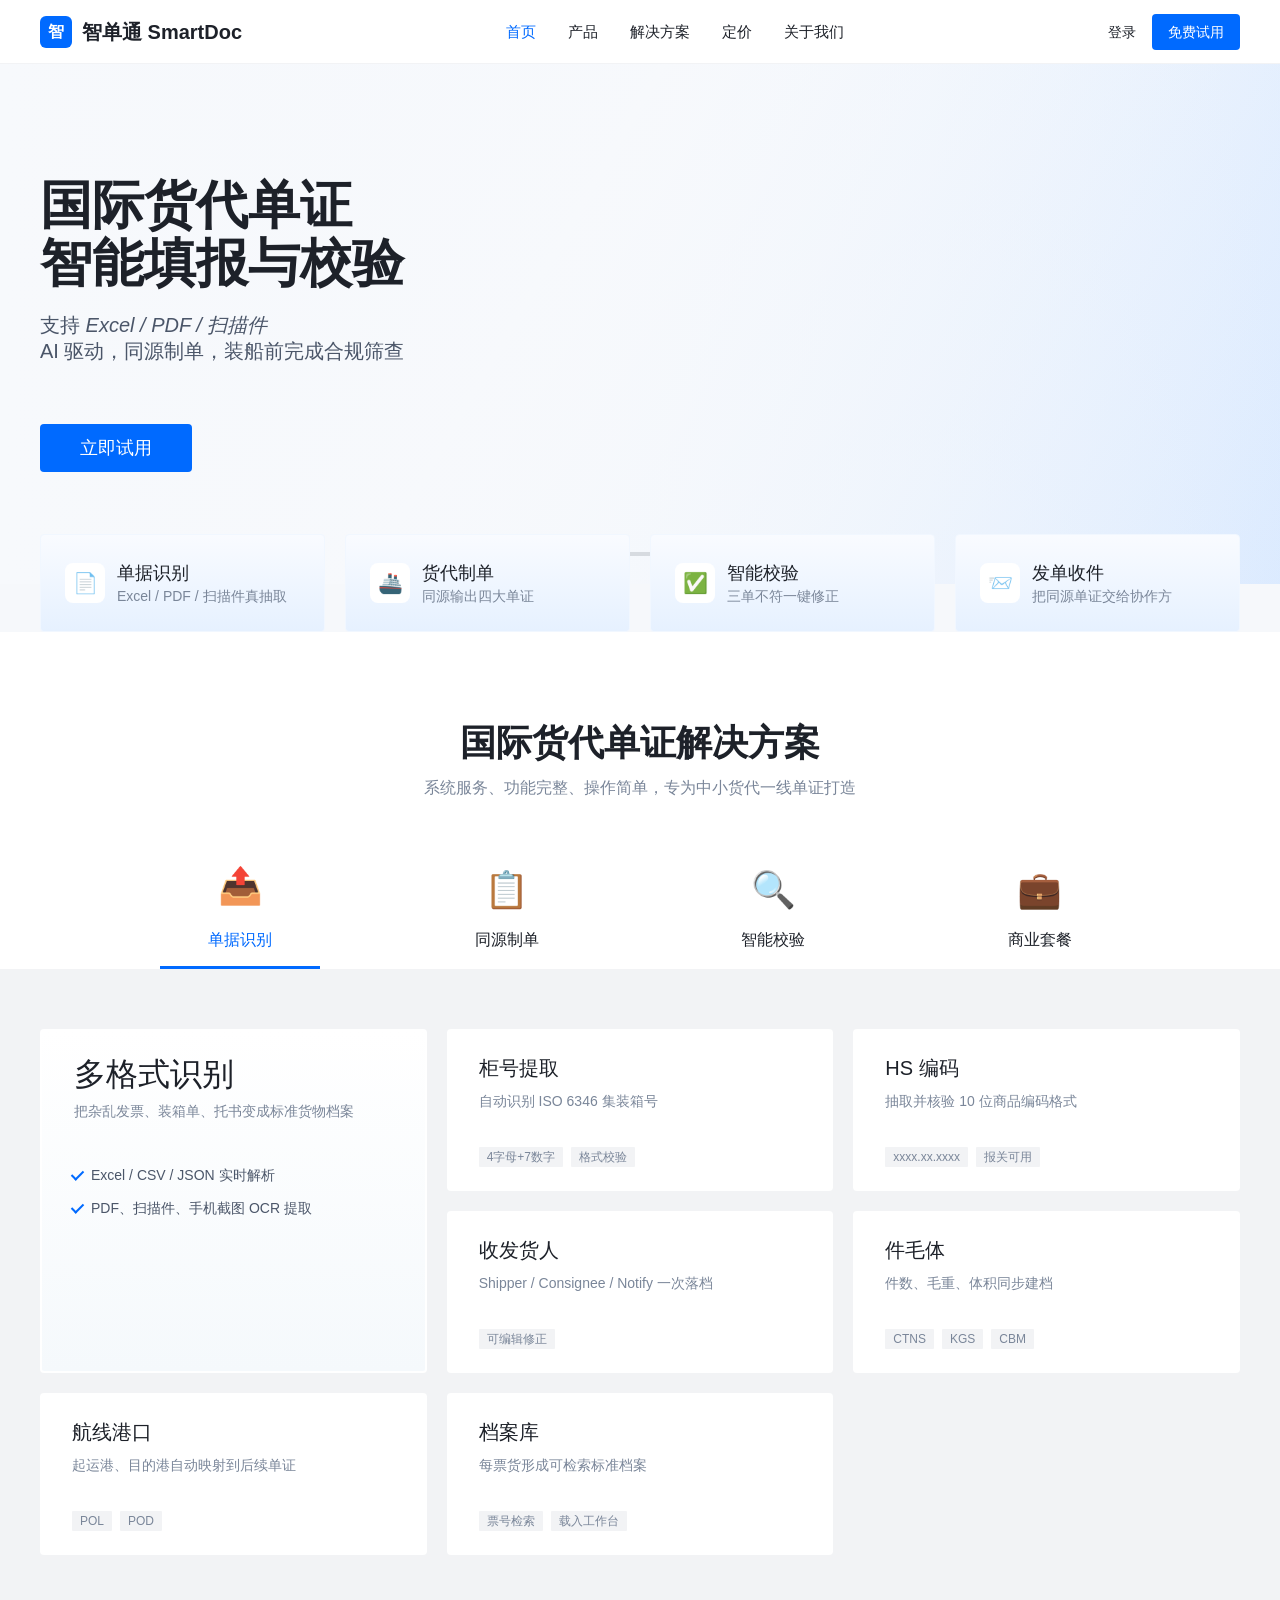
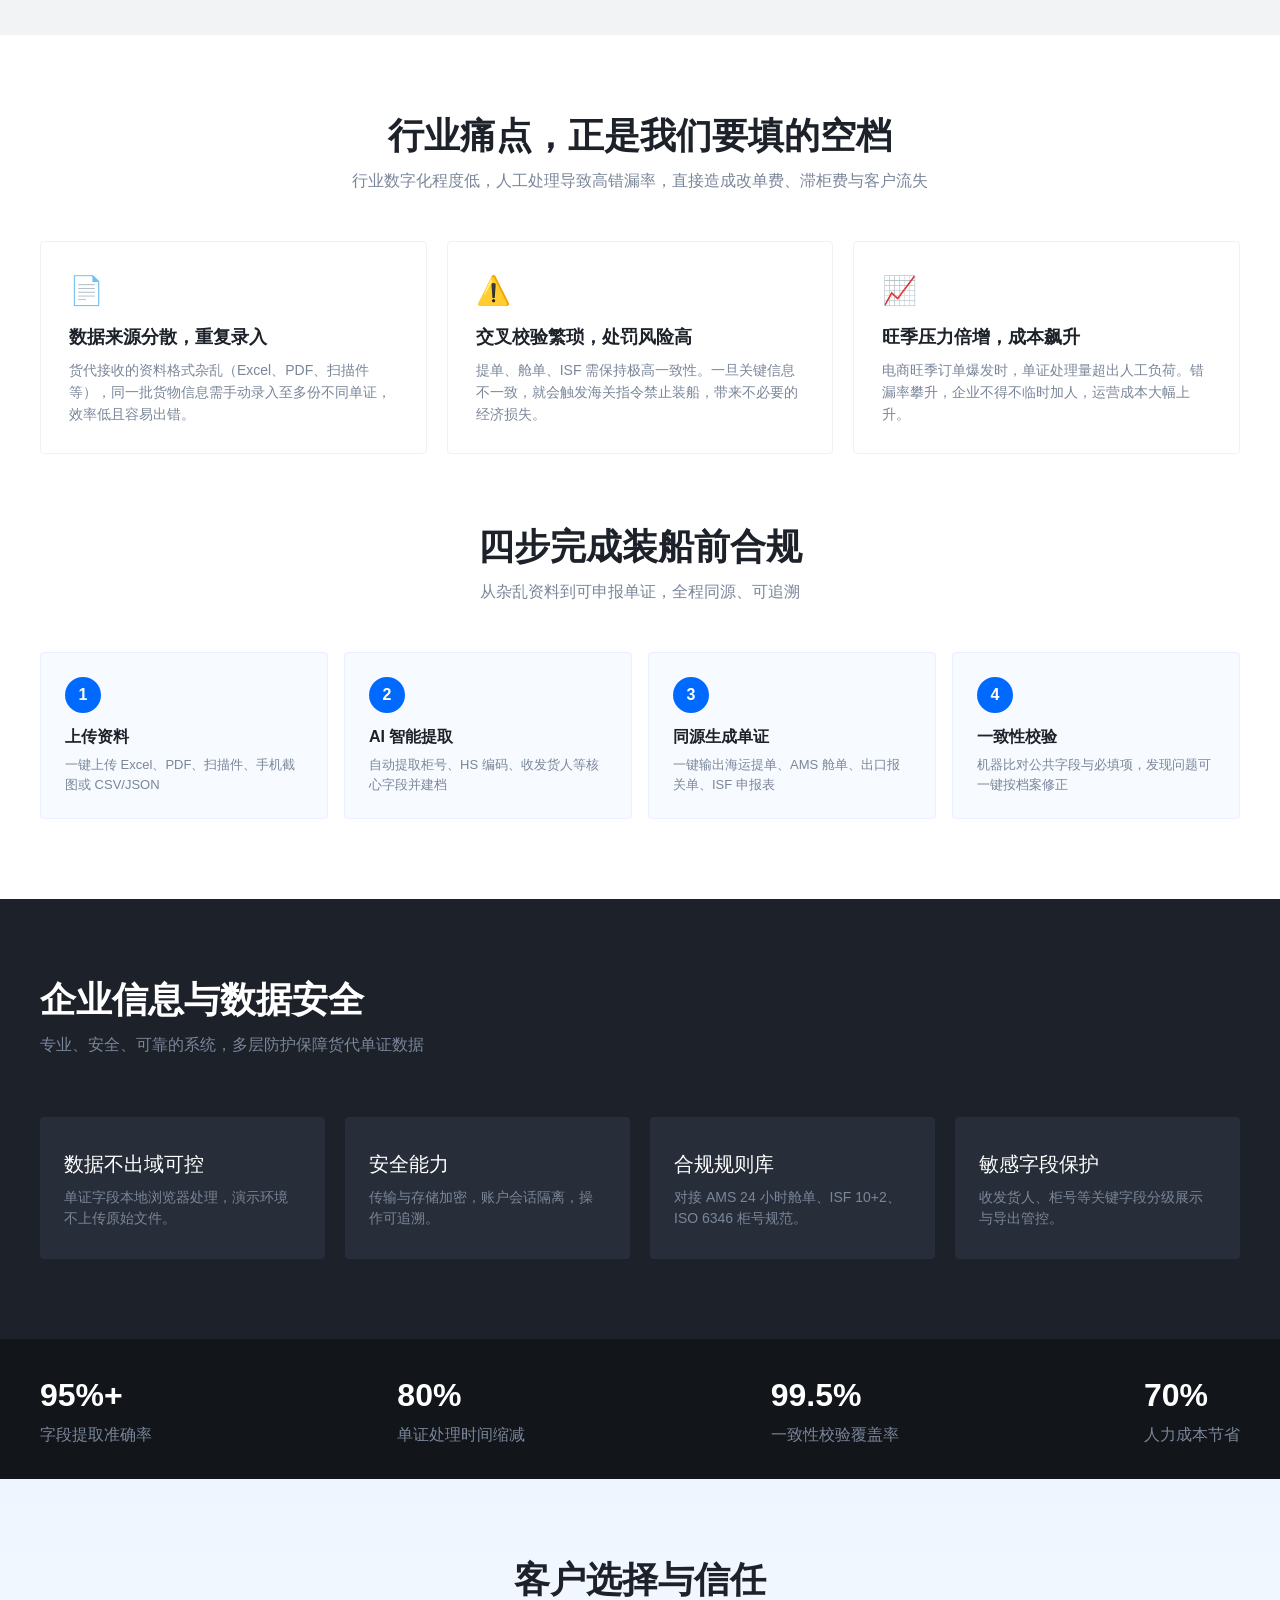
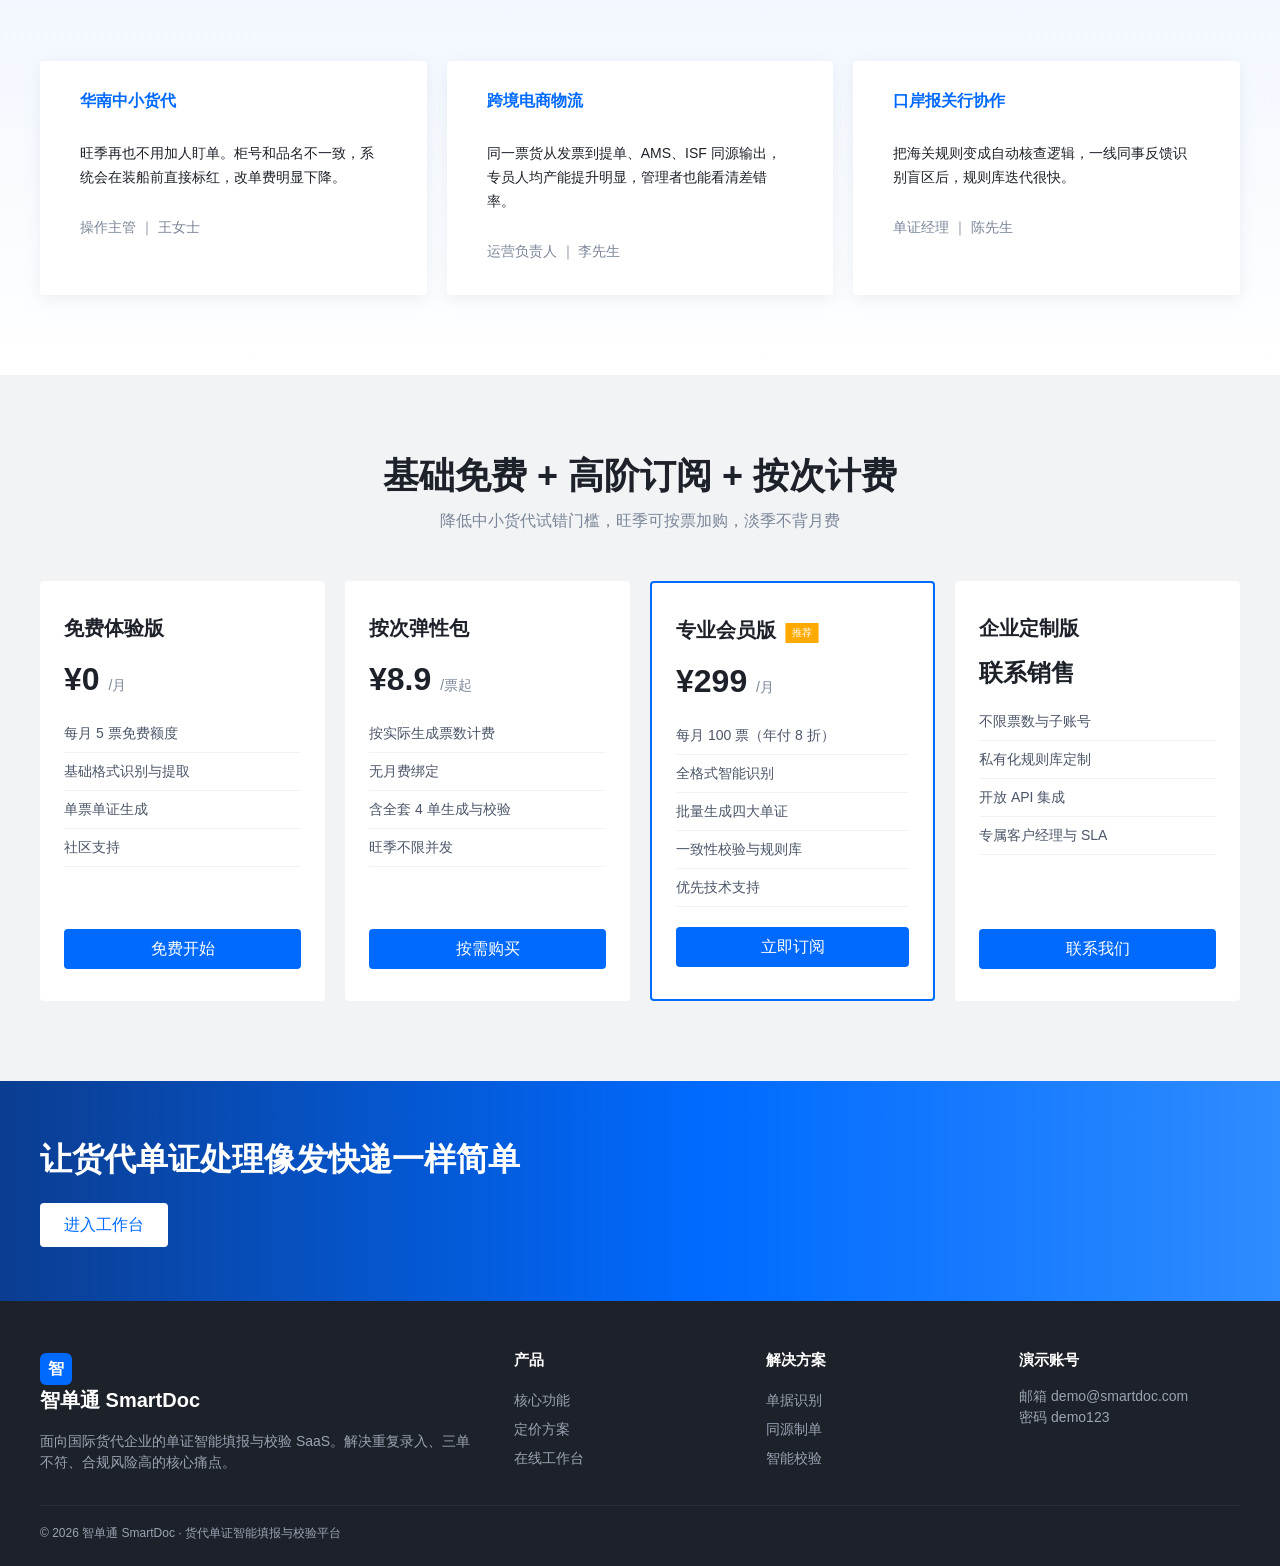
==== index.html @ c27ecfd2 "Add send/receive document packs and local inbox" ====
<!DOCTYPE html>
<html lang="zh-CN">
<head>
<meta charset="UTF-8">
<meta name="viewport" content="width=device-width, initial-scale=1.0">
<title>智单通 - 货代自主可控的单证智能填报与校验平台</title>
<meta name="description" content="面向国际货代企业的单证智能填报与校验SaaS。多格式识别、同源制单、提单/AMS/ISF一致性校验，前置规避三单不符与海关禁装风险。">
<link rel="icon" href="data:image/svg+xml,<svg xmlns='http://www.w3.org/2000/svg' viewBox='0 0 32 32'><rect width='32' height='32' rx='6' fill='%23006aff'/><text x='16' y='22' text-anchor='middle' font-size='16' fill='white' font-family='Arial'>智</text></svg>">
<link rel="stylesheet" href="css/home.css">
</head>
<body>
<header class="topbar">
  <div class="wrap topbar-inner">
    <a class="brand" href="index.html">
      <span class="brand-mark">智</span>智单通 SmartDoc
    </a>
    <nav class="nav" id="nav">
      <a class="active" href="index.html">首页</a>
      <div class="nav-drop">
        <a href="#products">产品</a>
        <div class="menu">
          <a href="login.html">单据智能识别</a>
          <a href="login.html">同源单证生成</a>
          <a href="login.html">三单一致性校验</a>
          <a href="login.html">海关规则库</a>
        </div>
      </div>
      <a href="#solutions">解决方案</a>
      <a href="#pricing">定价</a>
      <a href="#about">关于我们</a>
    </nav>
    <div class="top-actions">
      <a class="login" href="login.html">登录</a>
      <a class="btn btn-blue cta-sm" href="login.html">免费试用</a>
      <button class="hamb" onclick="document.getElementById('nav').style.display=document.getElementById('nav').style.display==='flex'?'none':'flex'">☰</button>
    </div>
  </div>
</header>

<section class="banner-wrap">
  <div class="banner" id="banner">
    <div class="slide active" style="background-image:linear-gradient(120deg,#e8f1ff,#f7f9fc 42%,#d7e8ff)">
      <div class="slide-overlay"></div>
      <div class="slide-inner">
        <h1>国际货代单证<br>智能填报与校验</h1>
        <p>支持 <em>Excel / PDF / 扫描件</em><br>AI 驱动，同源制单，装船前完成合规筛查</p>
        <a class="btn btn-blue cta-lg" href="login.html">立即试用</a>
      </div>
    </div>
    <div class="slide" style="background-image:linear-gradient(120deg,#eef5ff,#f8fbff 40%,#dce9ff)">
      <div class="slide-overlay"></div>
      <div class="slide-inner">
        <h1>AMS · ISF 一致性校验</h1>
        <p>自动比对提单、舱单、ISF 公共字段<br>机器校验代替人工核对，规避海关禁装风险</p>
        <a class="btn btn-blue cta-lg" href="login.html">立即试用</a>
      </div>
    </div>
    <div class="slide" style="background-image:linear-gradient(120deg,#f4f8ff,#fff 45%,#e4efff)">
      <div class="slide-overlay"></div>
      <div class="slide-inner">
        <h1>同源数据批量制单</h1>
        <p>一次建档，一键生成海运提单、AMS 舱单、出口报关单、ISF 申报表</p>
        <a class="btn btn-blue cta-lg" href="login.html">立即试用</a>
      </div>
    </div>
    <div class="pager" id="pager"><span class="on"></span><span></span><span></span></div>
  </div>
  <div class="intro-row">
    <a class="intro-item" href="login.html">
      <div class="intro-ico">📄</div>
      <div><div class="t">单据识别</div><div class="d">Excel / PDF / 扫描件真抽取</div></div>
    </a>
    <a class="intro-item" href="login.html">
      <div class="intro-ico">🚢</div>
      <div><div class="t">货代制单</div><div class="d">同源输出四大单证</div></div>
    </a>
    <a class="intro-item" href="login.html">
      <div class="intro-ico">✅</div>
      <div><div class="t">智能校验</div><div class="d">三单不符一键修正</div></div>
    </a>
    <a class="intro-item" href="login.html">
      <div class="intro-ico">📨</div>
      <div><div class="t">发单收件</div><div class="d">把同源单证交给协作方</div></div>
    </a>
  </div>
</section>

<section class="sol" id="solutions">
  <h2>国际货代单证解决方案</h2>
  <p class="sub">系统服务、功能完整、操作简单，专为中小货代一线单证打造</p>
  <div class="toolbar">
    <div class="tb on" data-tab="id" onclick="switchSol(this,'id')"><div class="ico">📤</div><p>单据识别</p></div>
    <div class="tb" data-tab="gen" onclick="switchSol(this,'gen')"><div class="ico">📋</div><p>同源制单</p></div>
    <div class="tb" data-tab="chk" onclick="switchSol(this,'chk')"><div class="ico">🔍</div><p>智能校验</p></div>
    <div class="tb" data-tab="biz" onclick="switchSol(this,'biz')"><div class="ico">💼</div><p>商业套餐</p></div>
  </div>
</section>
<section class="sol-body" id="products">
  <div class="sol-grid" id="solGrid"></div>
</section>

<section class="plain" id="pain">
  <div class="wrap">
    <h2 class="sec-title" style="text-align:center">行业痛点，正是我们要填的空档</h2>
    <p class="sec-sub" style="text-align:center">行业数字化程度低，人工处理导致高错漏率，直接造成改单费、滞柜费与客户流失</p>
    <div class="pain-grid">
      <div class="pain"><div style="font-size:28px">📄</div><h3>数据来源分散，重复录入</h3><p>货代接收的资料格式杂乱（Excel、PDF、扫描件等），同一批货物信息需手动录入至多份不同单证，效率低且容易出错。</p></div>
      <div class="pain"><div style="font-size:28px">⚠️</div><h3>交叉校验繁琐，处罚风险高</h3><p>提单、舱单、ISF 需保持极高一致性。一旦关键信息不一致，就会触发海关指令禁止装船，带来不必要的经济损失。</p></div>
      <div class="pain"><div style="font-size:28px">📈</div><h3>旺季压力倍增，成本飙升</h3><p>电商旺季订单爆发时，单证处理量超出人工负荷。错漏率攀升，企业不得不临时加人，运营成本大幅上升。</p></div>
    </div>
    <h2 class="sec-title" style="text-align:center;margin-top:72px">四步完成装船前合规</h2>
    <p class="sec-sub" style="text-align:center">从杂乱资料到可申报单证，全程同源、可追溯</p>
    <div class="flow">
      <div class="step"><div class="num">1</div><h4>上传资料</h4><p>一键上传 Excel、PDF、扫描件、手机截图或 CSV/JSON</p></div>
      <div class="step"><div class="num">2</div><h4>AI 智能提取</h4><p>自动提取柜号、HS 编码、收发货人等核心字段并建档</p></div>
      <div class="step"><div class="num">3</div><h4>同源生成单证</h4><p>一键输出海运提单、AMS 舱单、出口报关单、ISF 申报表</p></div>
      <div class="step"><div class="num">4</div><h4>一致性校验</h4><p>机器比对公共字段与必填项，发现问题可一键按档案修正</p></div>
    </div>
  </div>
</section>

<section class="safe" id="about">
  <div class="wrap safe-inner">
    <h2 class="sec-title">企业信息与数据安全</h2>
    <p class="sec-sub">专业、安全、可靠的系统，多层防护保障货代单证数据</p>
    <div class="safe-grid">
      <div class="safe-card"><h3>数据不出域可控</h3><p>单证字段本地浏览器处理，演示环境不上传原始文件。</p></div>
      <div class="safe-card"><h3>安全能力</h3><p>传输与存储加密，账户会话隔离，操作可追溯。</p></div>
      <div class="safe-card"><h3>合规规则库</h3><p>对接 AMS 24 小时舱单、ISF 10+2、ISO 6346 柜号规范。</p></div>
      <div class="safe-card"><h3>敏感字段保护</h3><p>收发货人、柜号等关键字段分级展示与导出管控。</p></div>
    </div>
  </div>
  <div class="nums">
    <div class="wrap nums-inner">
      <div><div class="n">95%+</div><div class="l">字段提取准确率</div></div>
      <div><div class="n">80%</div><div class="l">单证处理时间缩减</div></div>
      <div><div class="n">99.5%</div><div class="l">一致性校验覆盖率</div></div>
      <div><div class="n">70%</div><div class="l">人力成本节省</div></div>
    </div>
  </div>
</section>

<section class="trust">
  <div class="wrap">
    <h2 class="sec-title" style="text-align:center">客户选择与信任</h2>
    <div class="trust-grid">
      <div class="quote"><div style="font-weight:700;color:var(--blue)">华南中小货代</div><p style="margin-top:28px;font-size:14px;line-height:24px;color:#1d2129">旺季再也不用加人盯单。柜号和品名不一致，系统会在装船前直接标红，改单费明显下降。</p><p class="who">操作主管 ｜ 王女士</p></div>
      <div class="quote"><div style="font-weight:700;color:var(--blue)">跨境电商物流</div><p style="margin-top:28px;font-size:14px;line-height:24px;color:#1d2129">同一票货从发票到提单、AMS、ISF 同源输出，专员人均产能提升明显，管理者也能看清差错率。</p><p class="who">运营负责人 ｜ 李先生</p></div>
      <div class="quote"><div style="font-weight:700;color:var(--blue)">口岸报关行协作</div><p style="margin-top:28px;font-size:14px;line-height:24px;color:#1d2129">把海关规则变成自动核查逻辑，一线同事反馈识别盲区后，规则库迭代很快。</p><p class="who">单证经理 ｜ 陈先生</p></div>
    </div>
  </div>
</section>

<section class="price-sec" id="pricing">
  <div class="wrap">
    <h2 class="sec-title" style="text-align:center">基础免费 + 高阶订阅 + 按次计费</h2>
    <p class="sec-sub" style="text-align:center">降低中小货代试错门槛，旺季可按票加购，淡季不背月费</p>
    <div class="price-grid">
      <div class="plan">
        <div class="name">免费体验版</div>
        <div class="fee">¥0 <span>/月</span></div>
        <ul>
          <li>每月 5 票免费额度</li>
          <li>基础格式识别与提取</li>
          <li>单票单证生成</li>
          <li>社区支持</li>
        </ul>
        <a class="btn btn-blue" href="login.html">免费开始</a>
      </div>
      <div class="plan">
        <div class="name">按次弹性包</div>
        <div class="fee">¥8.9 <span>/票起</span></div>
        <ul>
          <li>按实际生成票数计费</li>
          <li>无月费绑定</li>
          <li>含全套 4 单生成与校验</li>
          <li>旺季不限并发</li>
        </ul>
        <a class="btn btn-blue" href="login.html">按需购买</a>
      </div>
      <div class="plan hot">
        <div class="name">专业会员版 <span class="tip">推荐</span></div>
        <div class="fee">¥299 <span>/月</span></div>
        <ul>
          <li>每月 100 票（年付 8 折）</li>
          <li>全格式智能识别</li>
          <li>批量生成四大单证</li>
          <li>一致性校验与规则库</li>
          <li>优先技术支持</li>
        </ul>
        <a class="btn btn-blue" href="login.html">立即订阅</a>
      </div>
      <div class="plan">
        <div class="name">企业定制版</div>
        <div class="fee" style="font-size:24px">联系销售</div>
        <ul>
          <li>不限票数与子账号</li>
          <li>私有化规则库定制</li>
          <li>开放 API 集成</li>
          <li>专属客户经理与 SLA</li>
        </ul>
        <a class="btn btn-blue" href="login.html">联系我们</a>
      </div>
    </div>
  </div>
</section>

<section class="slogan">
  <div class="wrap">
    <p>让货代单证处理像发快递一样简单</p>
    <a class="btn" href="login.html">进入工作台</a>
  </div>
</section>

<footer class="footer">
  <div class="wrap">
    <div class="ft-grid">
      <div>
        <a class="brand" href="index.html" style="color:#fff;margin-bottom:12px"><span class="brand-mark">智</span>智单通 SmartDoc</a>
        <p>面向国际货代企业的单证智能填报与校验 SaaS。解决重复录入、三单不符、合规风险高的核心痛点。</p>
      </div>
      <div>
        <h5>产品</h5>
        <a href="#products">核心功能</a>
        <a href="#pricing">定价方案</a>
        <a href="login.html">在线工作台</a>
      </div>
      <div>
        <h5>解决方案</h5>
        <a href="#solutions">单据识别</a>
        <a href="#solutions">同源制单</a>
        <a href="#solutions">智能校验</a>
      </div>
      <div>
        <h5>演示账号</h5>
        <p>邮箱 demo@smartdoc.com</p>
        <p>密码 demo123</p>
      </div>
    </div>
    <div class="copy">© 2026 智单通 SmartDoc · 货代单证智能填报与校验平台</div>
  </div>
</footer>

<script>
const SOL = {
  id: [
    {first:true,title:'多格式识别',desc:'把杂乱发票、装箱单、托书变成标准货物档案',points:['Excel / CSV / JSON 实时解析','PDF、扫描件、手机截图 OCR 提取']},
    {title:'柜号提取',desc:'自动识别 ISO 6346 集装箱号',tags:['4字母+7数字','格式校验']},
    {title:'HS 编码',desc:'抽取并核验 10 位商品编码格式',tags:['xxxx.xx.xxxx','报关可用']},
    {title:'收发货人',desc:'Shipper / Consignee / Notify 一次落档',tags:['可编辑修正']},
    {title:'件毛体',desc:'件数、毛重、体积同步建档',tags:['CTNS','KGS','CBM']},
    {title:'航线港口',desc:'起运港、目的港自动映射到后续单证',tags:['POL','POD']},
    {title:'档案库',desc:'每票货形成可检索标准档案',tags:['票号检索','载入工作台']}
  ],
  gen: [
    {first:true,title:'同源制单',desc:'一套档案输出全部申报单证，从源头消灭抄写误差',points:['一次确认，四单同步','字段同源可追溯']},
    {title:'海运提单草稿',desc:'Ocean B/L Draft 按船司格式预填',tags:['B/L No.','柜封号'],hot:'HOT'},
    {title:'AMS 舱单',desc:'美国 24 小时舱单字段自动带出',tags:['House Bill','HTS']},
    {title:'出口报关单',desc:'中国海关预录入草稿',tags:['HS','境内发货人']},
    {title:'ISF 10+2',desc:'装船前进口安全申报',tags:['Importer','Manufacturer']},
    {title:'单证预览',desc:'浏览器内预览正式版式',tags:['打印','下载 HTML']},
    {title:'批量导出',desc:'按票打包下载已生成单证',tags:['同源','可追溯']}
  ],
  chk: [
    {first:true,title:'智能校验',desc:'装船前提交海关前的最后一道机器关卡',points:['提单 × AMS × ISF 交叉比对','必填项与格式规则双重核验']},
    {title:'三单不符',desc:'品名单复数、拼写偏差即时标黄',tags:['Description','一键修正'],hot:'HOT'},
    {title:'必填缺失',desc:'Notify Party 等空值直接标红',tags:['禁装风险']},
    {title:'柜号规范',desc:'ISO 6346 校验位',tags:['MSKU1234565']},
    {title:'HS 格式',desc:'10 位编码规则检查',tags:['中国出口','美国 HTS']},
    {title:'校验报告',desc:'导出 HTML 报告存档或发给客户',tags:['可打印']},
    {title:'规则库同步',desc:'AMS 24h / ISF 10+2 持续更新',tags:['v2026.11']}
  ],
  biz: [
    {first:true,title:'按需付费',desc:'基础免费吸引试用，会员订阅覆盖高频制单，旺季按票加购',points:['降低中小货代试错门槛','淡旺季成本可调节']},
    {title:'免费体验',desc:'每月 5 票，适合评估流程',tags:['¥0']},
    {title:'专业会员',desc:'每月 100 票，含全套校验',tags:['¥299/月'],hot:'HOT'},
    {title:'按次包',desc:'20 / 50 票弹性加购',tags:['永不过期']},
    {title:'企业版',desc:'不限票数、API、私有规则',tags:['SLA']},
    {title:'操作员共创',desc:'一线反馈驱动识别盲区迭代',tags:['规则建议']},
    {title:'管理者看板',desc:'票量、通过率、待校验一目了然',tags:['产能']}
  ]
};

function renderSol(key){
  const grid = document.getElementById('solGrid');
  grid.innerHTML = SOL[key].map(c => {
    if(c.first){
      return `<div class="card first"><h3>${c.title}</h3><p>${c.desc}</p><ul class="check">${c.points.map(p=>`<li>${p}</li>`).join('')}</ul></div>`;
    }
    return `<a class="card" href="login.html"><h3>${c.title}${c.hot?`<span class="tip">${c.hot}</span>`:''}${c.new?`<span class="tip new">NEW</span>`:''}</h3><p>${c.desc}</p><div class="tags">${(c.tags||[]).map(t=>`<span class="tag">${t}</span>`).join('')}</div></a>`;
  }).join('');
}
function switchSol(el,key){
  document.querySelectorAll('.tb').forEach(t=>t.classList.remove('on'));
  el.classList.add('on');
  renderSol(key);
}
renderSol('id');

(function(){
  const slides = [...document.querySelectorAll('.slide')];
  const dots = [...document.querySelectorAll('#pager span')];
  let i = 0, timer;
  function go(n){
    i = n % slides.length;
    slides.forEach((s,idx)=>s.classList.toggle('active', idx===i));
    dots.forEach((d,idx)=>d.classList.toggle('on', idx===i));
  }
  function loop(){ timer = setInterval(()=>go(i+1), 5000); }
  dots.forEach((d,idx)=>d.onclick=()=>{clearInterval(timer);go(idx);loop();});
  loop();
})();
</script>
</body>
</html>
---- css/home.css ----
:root{
  --blue:#006aff;
  --blue-h:#2e8cff;
  --blue-a:#0051d2;
  --ink:#1d2129;
  --sub:#4b5669;
  --muted:#7a8699;
  --line:#e5e6eb;
  --bg:#f2f3f5;
  --card:#fff;
  --dark:#1d2129;
  --darker:#12151a;
}
*{box-sizing:border-box;margin:0;padding:0}
html{scroll-behavior:smooth}
body{font-family:"PingFang SC","Microsoft YaHei","Helvetica Neue",Arial,sans-serif;color:var(--ink);background:#fff;line-height:1.5}
a{color:inherit;text-decoration:none}
img{max-width:100%;display:block}
button,input,select,textarea{font-family:inherit}
.wrap{width:1200px;max-width:calc(100% - 40px);margin:0 auto}

/* header */
.topbar{height:64px;background:#fff;border-bottom:1px solid #f2f3f5;position:sticky;top:0;z-index:100}
.topbar-inner{height:64px;display:flex;align-items:center;justify-content:space-between}
.brand{display:flex;align-items:center;gap:10px;font-weight:700;font-size:20px;color:var(--ink)}
.brand-mark{width:32px;height:32px;border-radius:6px;background:var(--blue);display:flex;align-items:center;justify-content:center;color:#fff;font-size:16px;font-weight:800}
.nav{display:flex;align-items:center;gap:32px;font-size:15px;color:var(--ink)}
.nav a{padding:8px 0;position:relative}
.nav a:hover,.nav a.active{color:var(--blue)}
.nav-drop{position:relative}
.nav-drop .menu{display:none;position:absolute;top:36px;left:50%;transform:translateX(-50%);background:#fff;border:1px solid #eef2f6;box-shadow:0 8px 24px rgba(5,38,99,.08);border-radius:4px;padding:12px 0;min-width:220px}
.nav-drop:hover .menu{display:block}
.nav-drop .menu a{display:block;padding:8px 18px;font-size:14px;color:var(--sub)}
.nav-drop .menu a:hover{background:#f7faff;color:var(--blue)}
.top-actions{display:flex;align-items:center;gap:16px;font-size:14px}
.top-actions a.login{color:var(--ink)}
.btn{display:inline-flex;align-items:center;justify-content:center;border:0;cursor:pointer;border-radius:4px;font-weight:500}
.btn-blue{background:var(--blue);color:#fff}
.btn-blue:hover{background:var(--blue-h)}
.btn-ghost{background:transparent;color:var(--ink)}
.cta-sm{height:36px;padding:0 16px;font-size:14px}
.cta-lg{height:48px;padding:0 28px;font-size:18px;min-width:152px}
.hamb{display:none;background:none;border:0;font-size:22px;cursor:pointer}

/* banner */
.banner-wrap{position:relative;background:#f6f8fb}
.banner{height:520px;position:relative;overflow:hidden}
.slide{position:absolute;inset:0;opacity:0;transition:opacity .6s ease;background-size:cover;background-position:center}
.slide.active{opacity:1;z-index:1}
.slide-inner{width:1200px;max-width:calc(100% - 40px);margin:0 auto;padding:112px 0 0;position:relative;z-index:2}
.slide h1{font-size:52px;line-height:58px;font-weight:600;color:var(--ink);max-width:720px}
.slide h1 em{font-style:normal;color:#c24f4a}
.slide p{margin-top:20px;font-size:20px;line-height:26px;color:var(--sub);max-width:640px}
.slide .cta-lg{margin-top:60px}
.slide-overlay{position:absolute;inset:0;background:linear-gradient(90deg,#f7f9fc 0%,rgba(247,249,252,.82) 48%,rgba(247,249,252,.15) 100%)}
.pager{position:absolute;left:50%;bottom:28px;transform:translateX(-50%);display:flex;gap:8px;z-index:3;width:220px}
.pager span{flex:1;height:4px;background:#d7dbe0;cursor:pointer;position:relative;overflow:hidden}
.pager span.on:after{content:"";position:absolute;inset:0;background:var(--blue);animation:bar 5s linear}

@keyframes bar{from{transform:translateX(-100%)}to{transform:translateX(0)}}

.intro-row{width:1200px;max-width:calc(100% - 40px);margin:-50px auto 0;display:grid;grid-template-columns:repeat(4,1fr);gap:20px;position:relative;z-index:4}
.intro-item{background:linear-gradient(180deg,#f9fbff,#e6f1ff);border:1px solid #f1f7ff;border-radius:4px;height:98px;padding:24px;display:flex;gap:12px;align-items:center;cursor:pointer;transition:.3s}
.intro-item:hover{transform:translateY(-8px);box-shadow:0 6px 18px rgba(5,38,99,.12);border-color:#fff}
.intro-ico{width:40px;height:40px;border-radius:8px;background:#fff;display:flex;align-items:center;justify-content:center;font-size:20px;flex-shrink:0}
.intro-item .t{font-size:18px;font-weight:500;line-height:26px}
.intro-item .d{font-size:14px;color:var(--muted);line-height:20px}

/* solutions */
.sol{background:#fff;padding:90px 0 0;text-align:center}
.sol h2,.sec-title{font-size:36px;line-height:42px;font-weight:600}
.sol .sub,.sec-sub{margin-top:12px;color:var(--muted);font-size:16px}
.toolbar{display:flex;justify-content:space-between;width:min(960px,100%);margin:60px auto 0}
.tb{width:160px;cursor:pointer;padding-bottom:14px}
.tb .ico{font-size:36px;height:60px;display:flex;align-items:center;justify-content:center;transition:.2s}
.tb p{margin-top:8px;font-size:16px}
.tb:hover .ico{transform:translateY(-4px)}
.tb:hover p,.tb.on p{color:var(--blue)}
.tb.on{border-bottom:3px solid var(--blue)}
.tb.on .ico{transform:translateY(-4px)}

.sol-body{background:var(--bg);padding:60px 0 80px}
.sol-grid{width:1200px;max-width:calc(100% - 40px);margin:0 auto;display:grid;grid-template-columns:repeat(3,1fr);gap:20px}
.card{background:#fff;border-radius:4px;padding:24px 32px;min-height:158px;cursor:pointer;transition:background .4s}
.card h3{font-size:20px;font-weight:500;display:flex;align-items:center;gap:10px}
.card p{margin-top:8px;color:var(--muted);font-size:14px;min-height:40px}
.tags{margin-top:16px;display:flex;flex-wrap:wrap;gap:8px}
.tag{background:var(--bg);color:var(--muted);font-size:12px;line-height:20px;padding:0 8px;border-radius:1px}
.tip{display:inline-block;background:#fa0;color:#fff;font-size:12px;line-height:24px;padding:0 8px;border-radius:1px;transform:scale(.83);font-weight:500}
.tip.new{background:#f46144}
.card:hover{background:var(--blue)}
.card:hover h3,.card:hover p,.card:hover .tag{color:#fff}
.card:hover .tag{background:#2e8cff}
.first{grid-row:span 2;background:linear-gradient(180deg,#fff,#f5f9fc);border:2px solid #fff;cursor:default;position:relative}
.first h3{font-size:32px;line-height:38px}
.first:hover{background:linear-gradient(180deg,#fff,#f5f9fc)}
.first:hover h3{color:var(--ink)}
.first:hover p{color:var(--muted)}
.check{margin-top:24px;color:var(--sub);font-size:14px}
.check li{list-style:none;margin-bottom:12px}
.check li:before{content:"";display:inline-block;width:5px;height:10px;border-right:2px solid var(--blue);border-bottom:2px solid var(--blue);transform:rotate(45deg);margin-right:10px}

/* pain / flow */
.plain{padding:80px 0;background:#fff}
.pain-grid{margin-top:48px;display:grid;grid-template-columns:repeat(3,1fr);gap:20px}
.pain{border:1px solid #eef2f6;border-radius:4px;padding:28px;background:#fff}
.pain h3{font-size:18px;margin:12px 0 8px}
.pain p{color:var(--muted);font-size:14px;line-height:22px}
.flow{margin-top:48px;display:grid;grid-template-columns:repeat(4,1fr);gap:16px}
.step{background:#f7faff;border:1px solid #e8f1ff;border-radius:4px;padding:24px}
.num{width:36px;height:36px;border-radius:50%;background:var(--blue);color:#fff;display:flex;align-items:center;justify-content:center;font-weight:700;margin-bottom:12px}
.step h4{font-size:16px;margin-bottom:6px}
.step p{font-size:13px;color:var(--muted)}

/* security */
.safe{background:var(--dark);color:#fff}
.safe-inner{padding:80px 0}
.safe h2{color:#fff}
.safe .sec-sub{color:var(--muted)}
.safe-grid{margin-top:60px;display:grid;grid-template-columns:repeat(4,1fr);gap:20px}
.safe-card{background:rgba(42,48,59,.9);border-radius:4px;padding:32px 24px;height:142px;transition:.3s}
.safe-card:hover{transform:translateY(-8px);background:rgba(52,61,77,.9)}
.safe-card h3{font-size:20px;font-weight:500;margin-bottom:8px}
.safe-card p{color:var(--muted);font-size:14px}
.nums{background:var(--darker)}
.nums-inner{display:flex;justify-content:space-between;padding:32px 0}
.nums .n{font-size:32px;font-weight:600;color:#fff}
.nums .l{margin-top:4px;color:var(--muted);font-size:16px}

/* trust / pricing */
.trust{background:linear-gradient(180deg,#eef5ff,#fff);padding:80px 0}
.trust-grid{margin-top:60px;display:grid;grid-template-columns:repeat(3,1fr);gap:20px}
.quote{background:#fff;border-radius:4px;box-shadow:0 4px 16px rgba(182,194,209,.24);padding:28px 40px;min-height:234px}
.quote .who{margin-top:28px;color:var(--muted);font-size:14px}
.price-sec{background:var(--bg);padding:80px 0}
.price-grid{margin-top:48px;display:grid;grid-template-columns:repeat(4,1fr);gap:20px}
.plan{background:#fff;border-radius:4px;padding:32px 24px;min-height:420px;display:flex;flex-direction:column}
.plan.hot{border:2px solid var(--blue);position:relative}
.plan .name{font-size:20px;font-weight:600}
.plan .fee{margin:12px 0;font-size:32px;font-weight:700}
.plan .fee span{font-size:14px;color:var(--muted);font-weight:400}
.plan ul{list-style:none;color:var(--sub);font-size:14px;flex:1}
.plan li{padding:8px 0;border-bottom:1px solid #f2f3f5}
.plan .btn{margin-top:20px;height:40px;width:100%}

/* slogan */
.slogan{height:220px;background:linear-gradient(90deg,#0b3d91,#006aff 55%,#2e8cff);color:#fff;display:flex;align-items:center}
.slogan p{font-size:32px;font-weight:600}
.slogan .btn{margin-top:20px;background:#fff;color:var(--blue);height:44px;padding:0 24px}

/* footer */
.footer{background:#1d2129;color:#9aa4b2;padding:48px 0 24px;font-size:14px}
.ft-grid{display:grid;grid-template-columns:2fr 1fr 1fr 1fr;gap:32px;margin-bottom:32px}
.footer h5{color:#fff;margin-bottom:14px;font-size:15px}
.footer a{display:block;padding:4px 0}
.footer a:hover{color:#fff}
.copy{border-top:1px solid #2a303b;padding-top:18px;font-size:12px}

@media (max-width:1100px){
  .intro-row,.sol-grid,.pain-grid,.trust-grid,.price-grid,.safe-grid,.flow{grid-template-columns:1fr 1fr}
  .first{grid-row:auto}
  .toolbar{width:100%;flex-wrap:wrap;gap:8px;justify-content:center}
  .slide h1{font-size:36px;line-height:44px}
  .ft-grid{grid-template-columns:1fr 1fr}
}
@media (max-width:760px){
  .nav,.top-actions .login{display:none}
  .hamb{display:block}
  .banner{height:420px}
  .slide-inner{padding-top:72px}
  .slide h1{font-size:28px;line-height:36px}
  .slide p{font-size:15px}
  .slide .cta-lg{margin-top:28px}
  .intro-row,.sol-grid,.pain-grid,.trust-grid,.price-grid,.safe-grid,.flow,.nums-inner,.ft-grid{grid-template-columns:1fr}
  .intro-row{margin-top:16px}
}
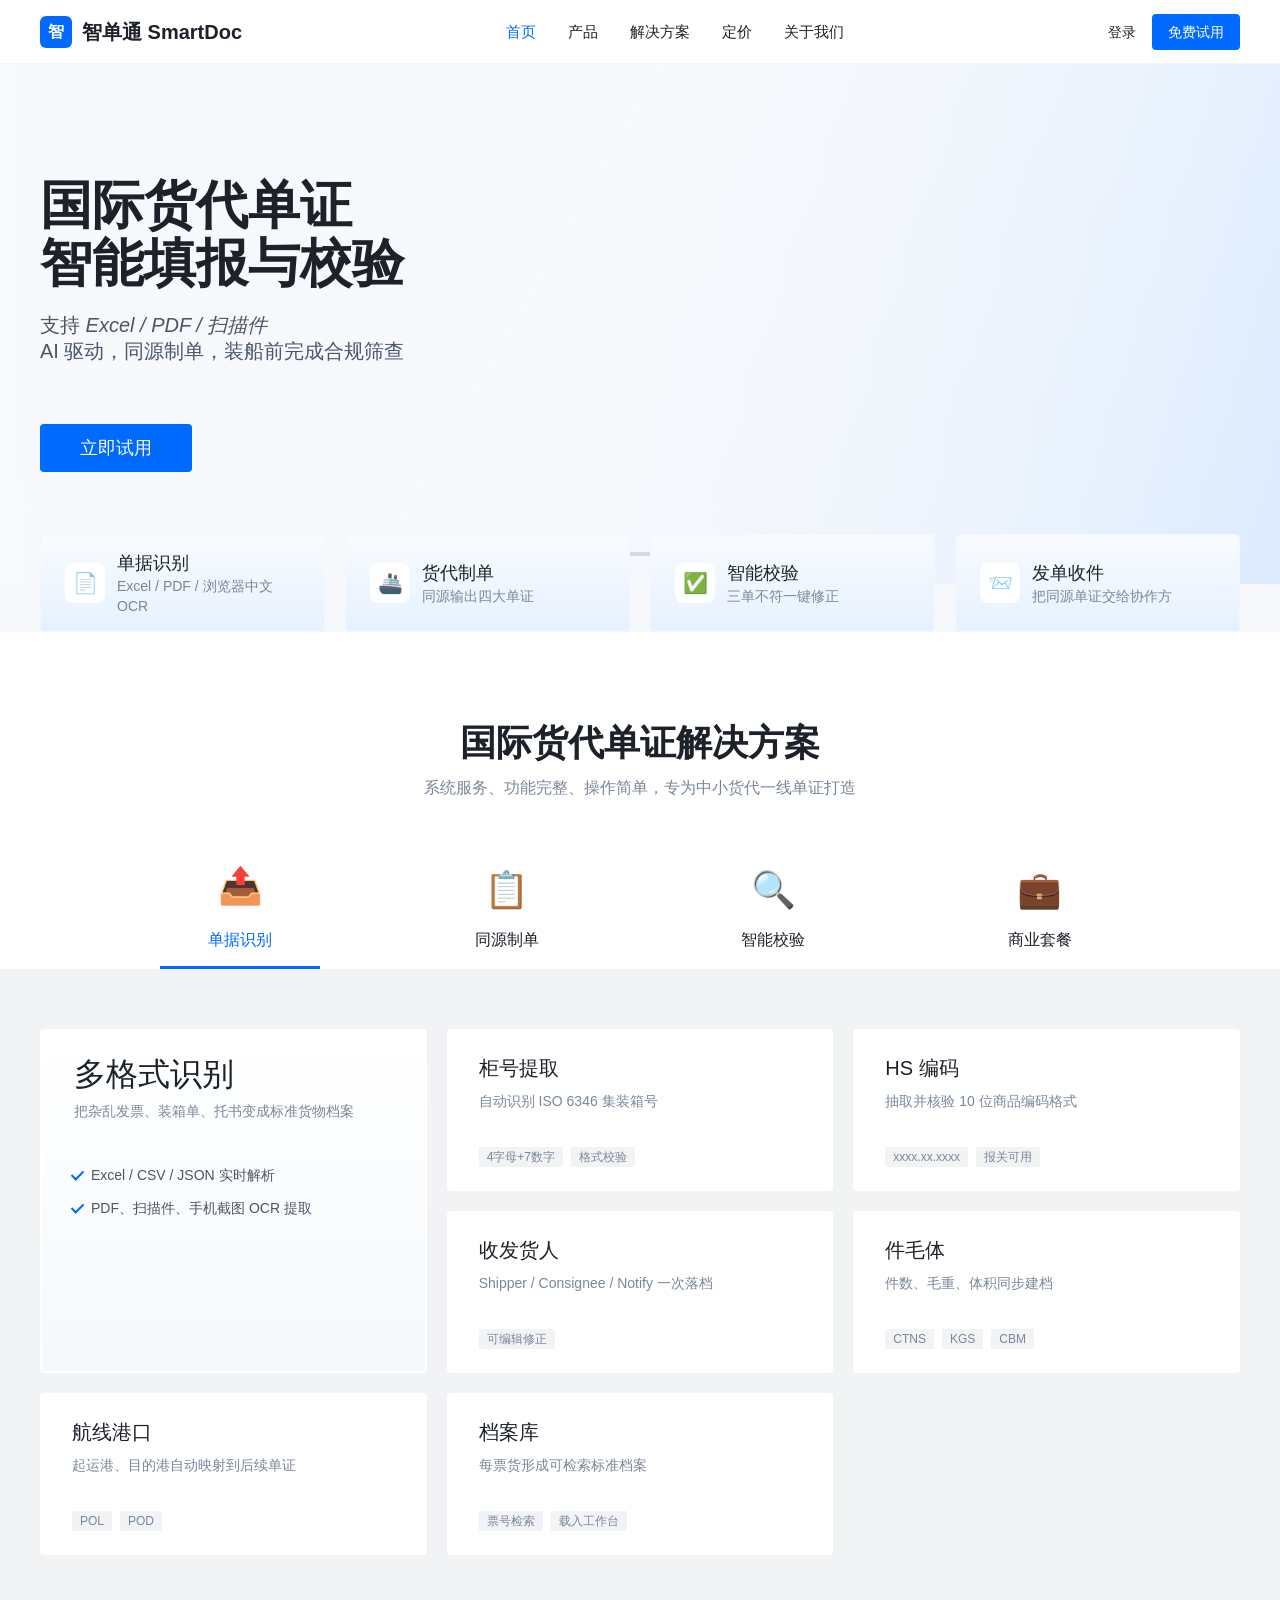
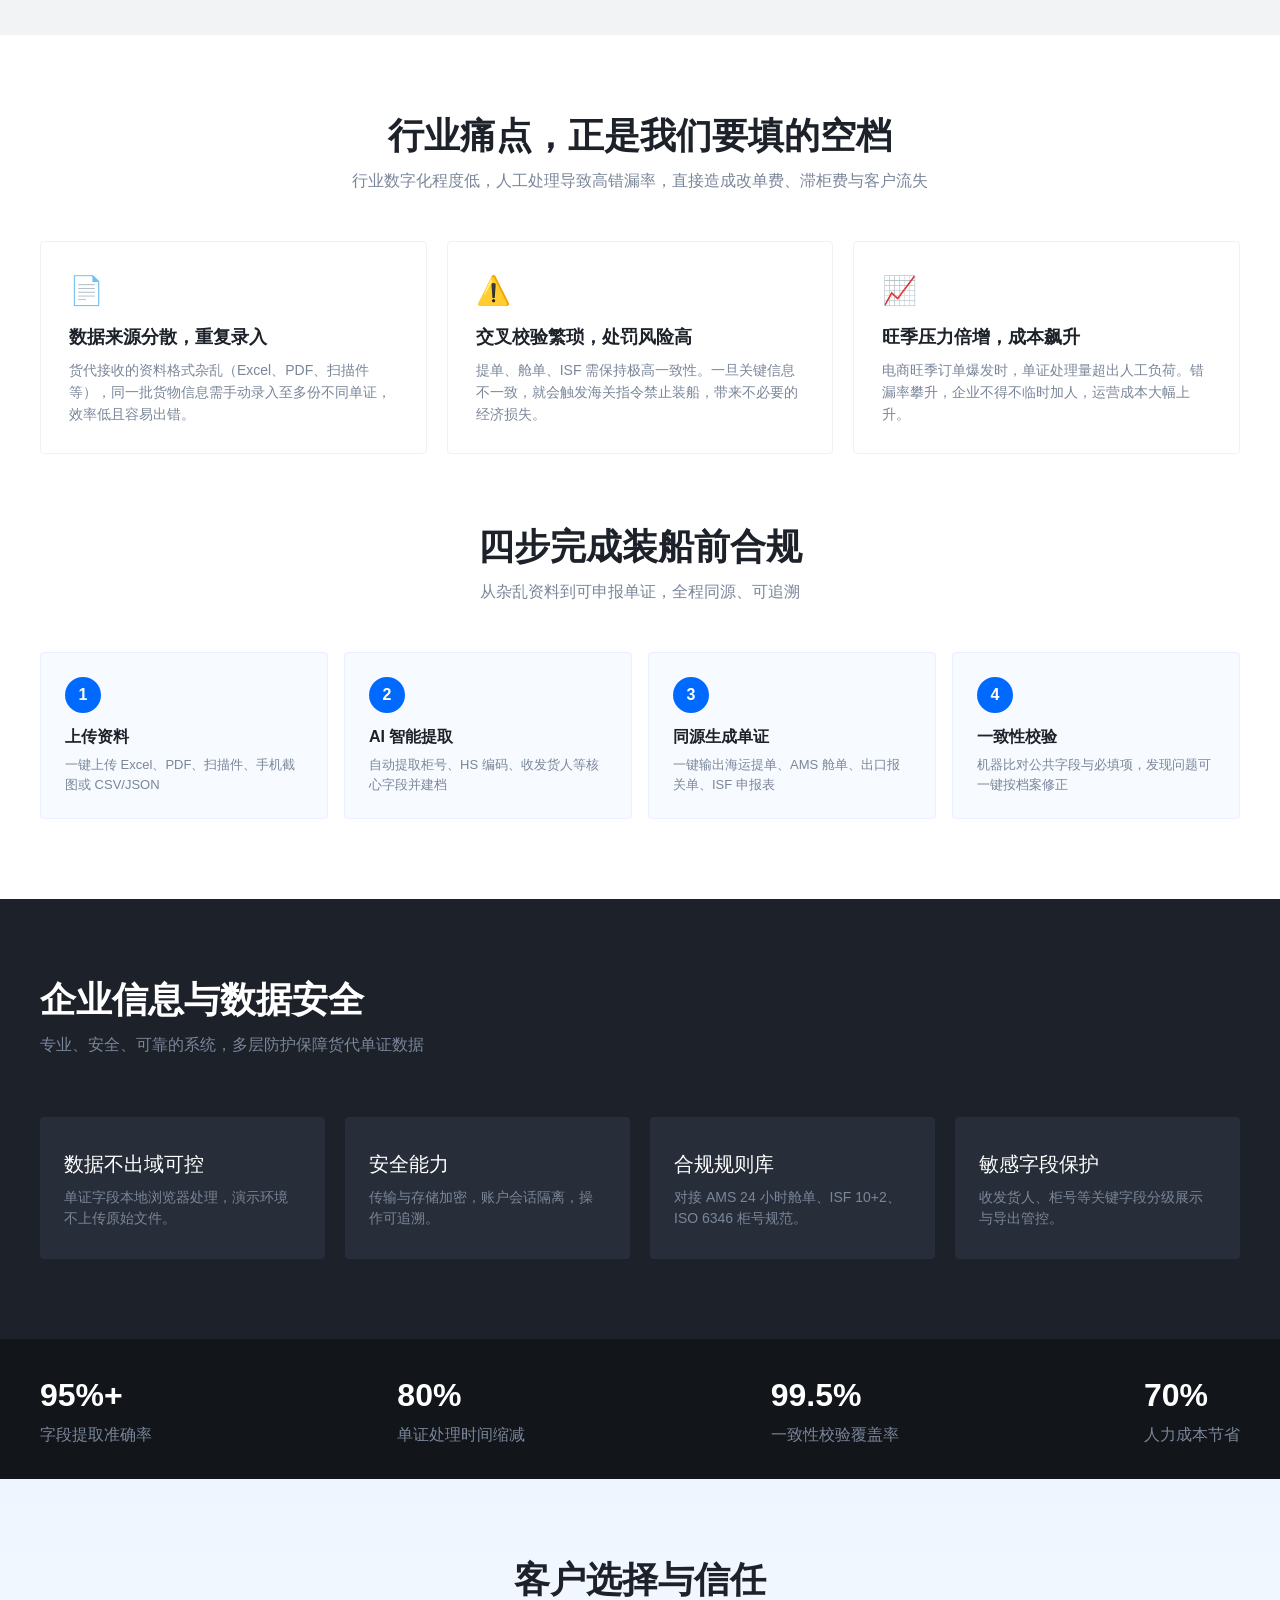
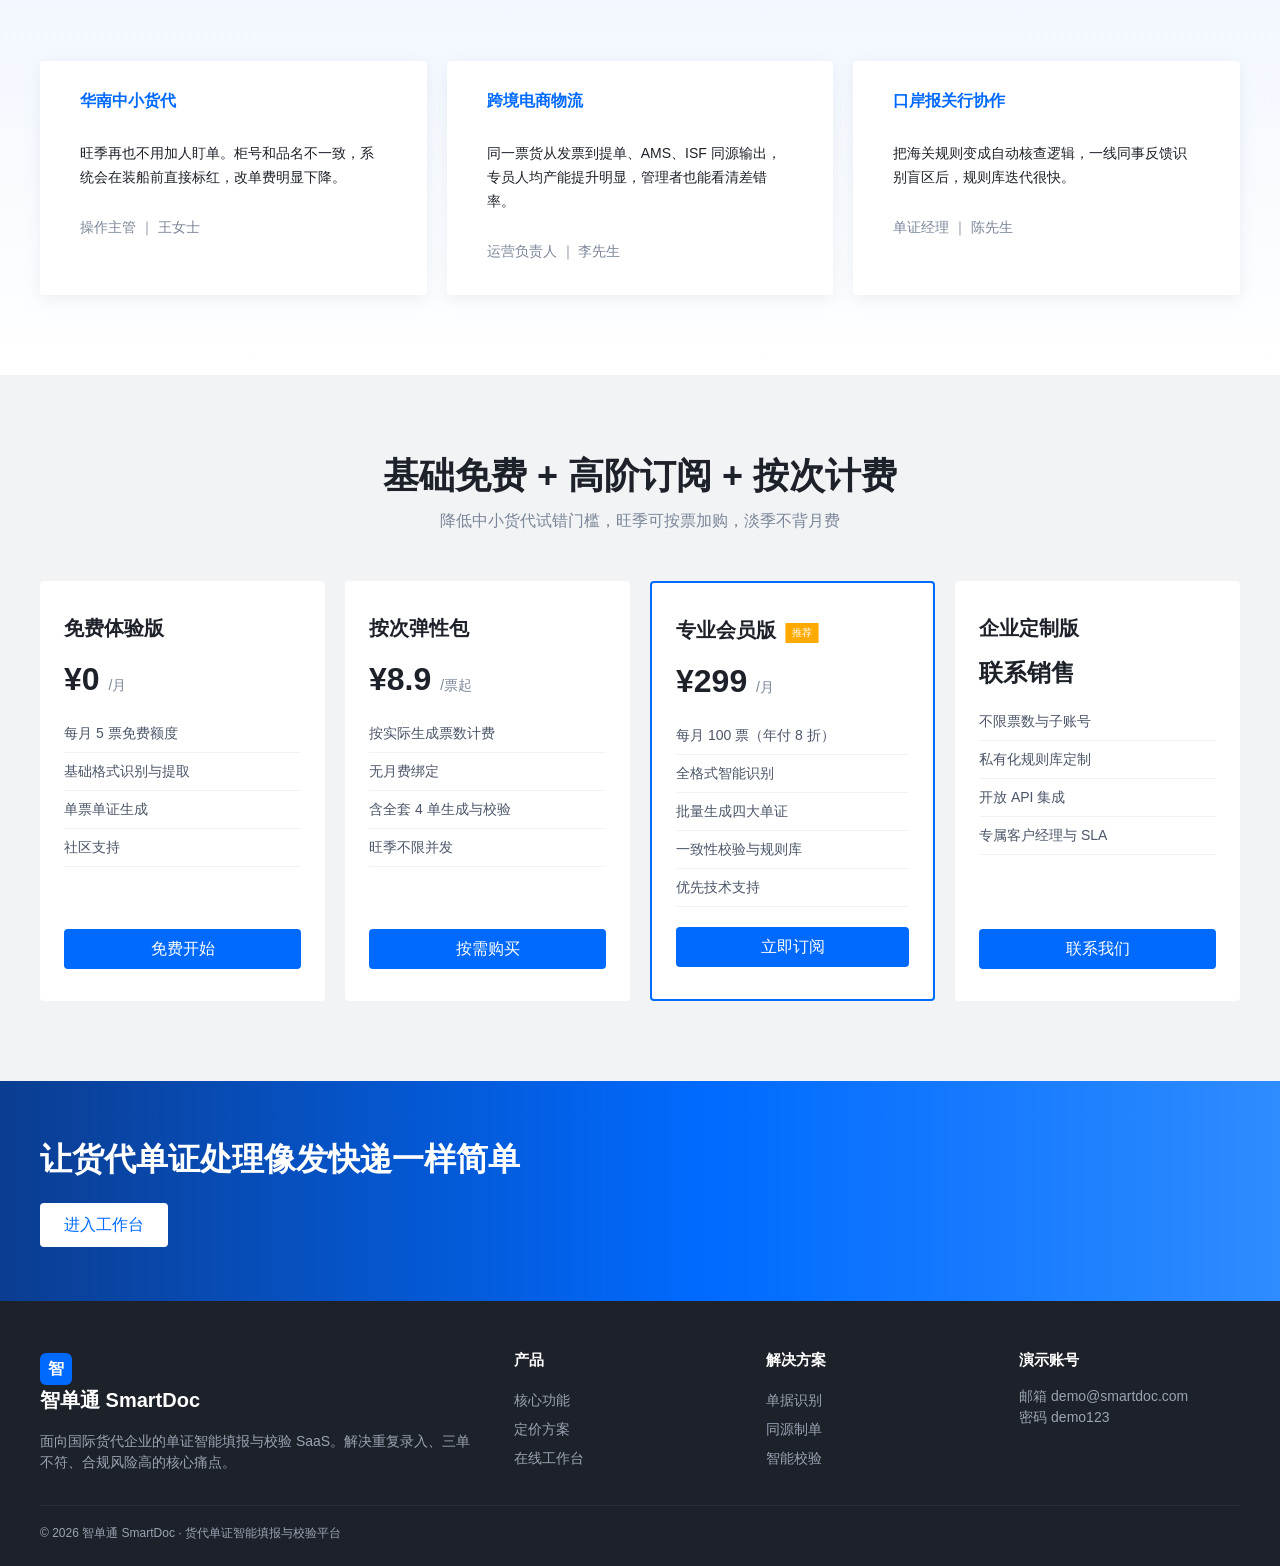
==== commit 32db75e8: "Browser PP-OCRv5 ONNX/WASM for Chinese scan OCR" ====
--- a/index.html
+++ b/index.html
@@ -68,7 +68,7 @@
   <div class="intro-row">
     <a class="intro-item" href="login.html">
       <div class="intro-ico">📄</div>
-      <div><div class="t">单据识别</div><div class="d">Excel / PDF / 扫描件真抽取</div></div>
+      <div><div class="t">单据识别</div><div class="d">Excel / PDF / 浏览器中文 OCR</div></div>
     </a>
     <a class="intro-item" href="login.html">
       <div class="intro-ico">🚢</div>
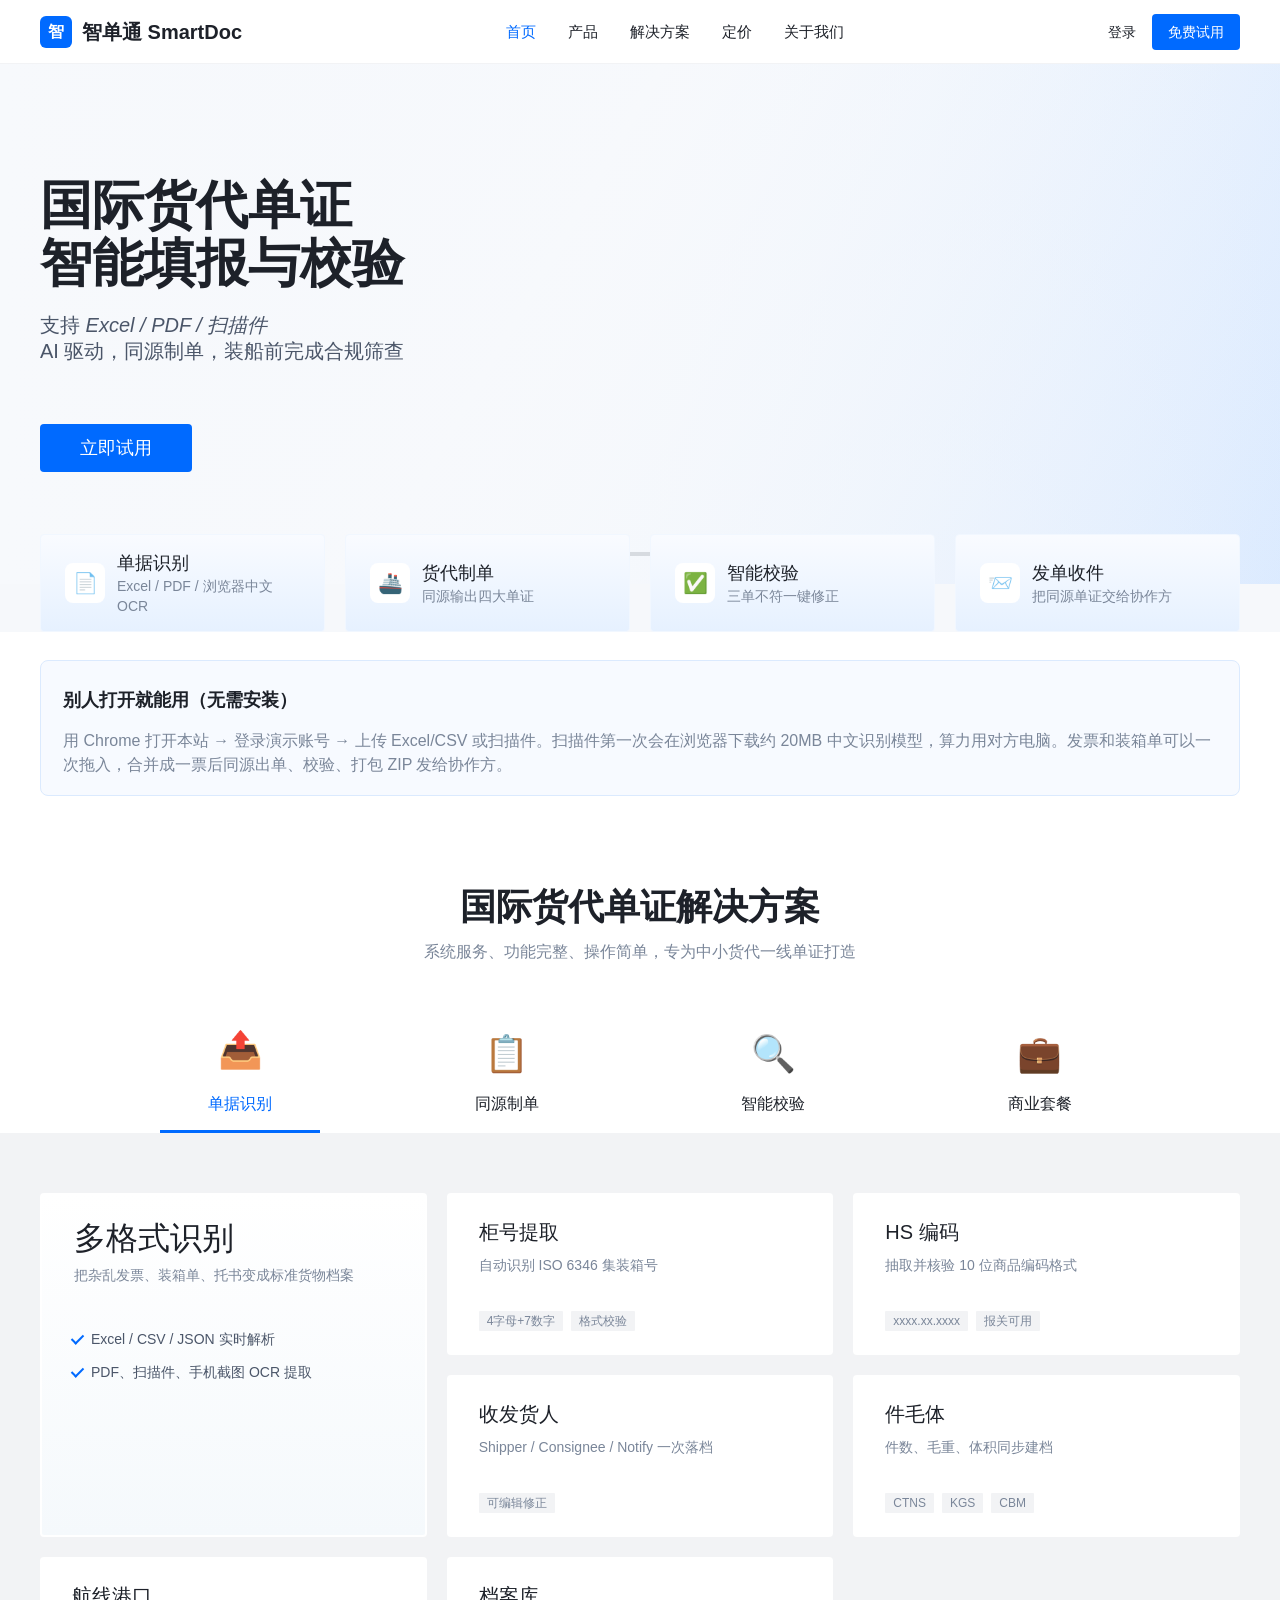
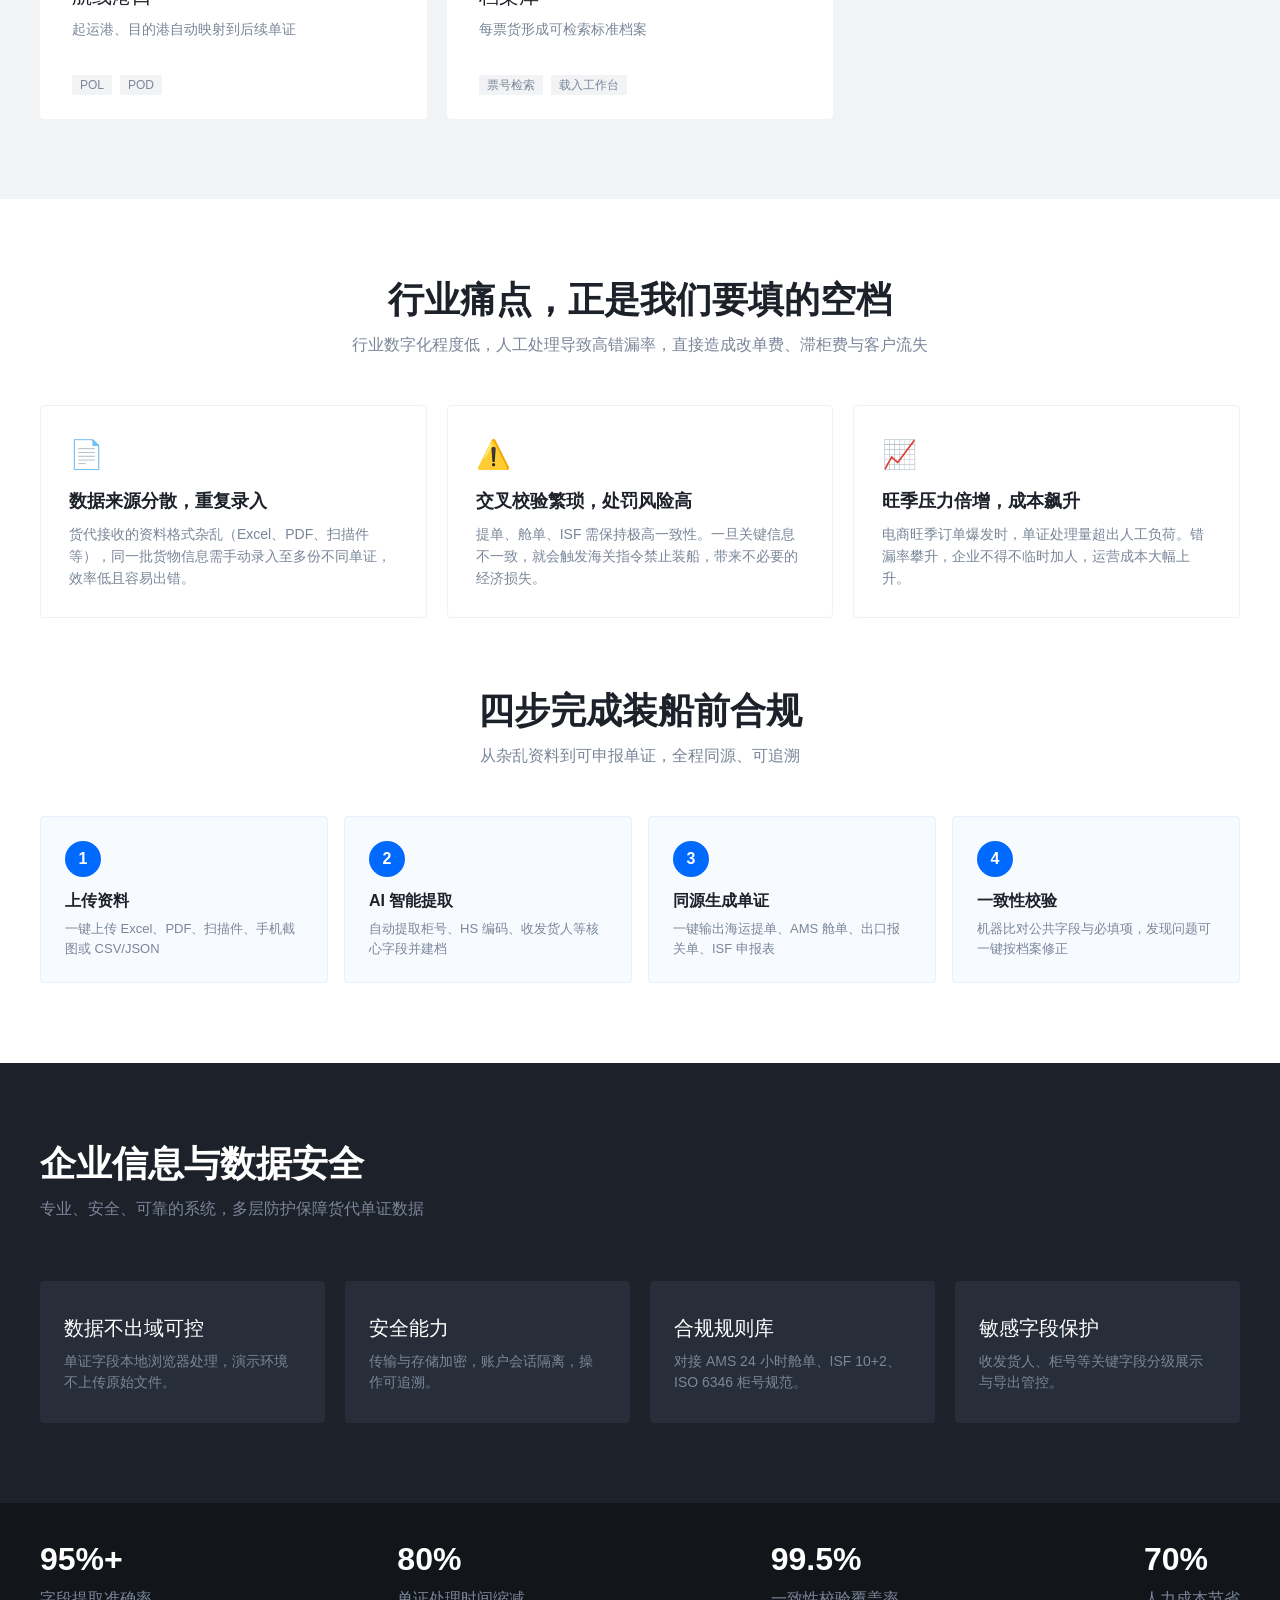
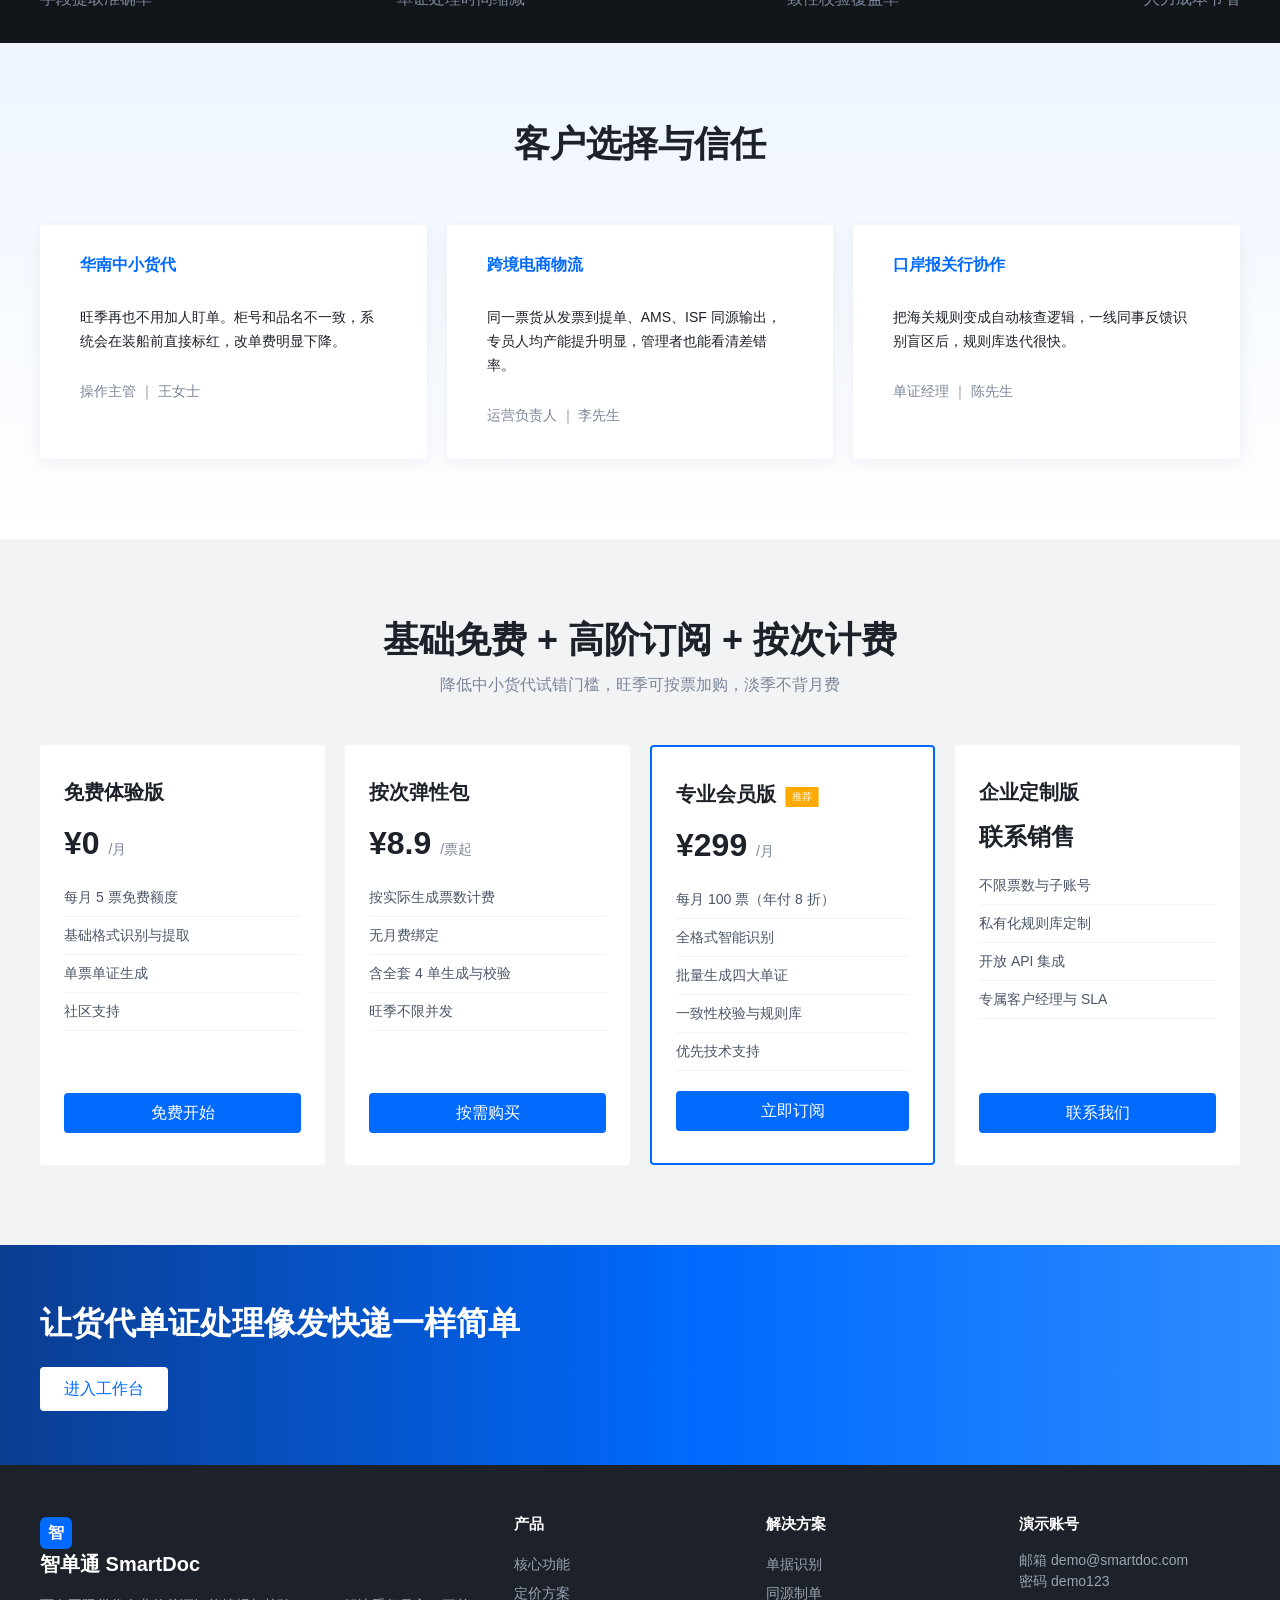
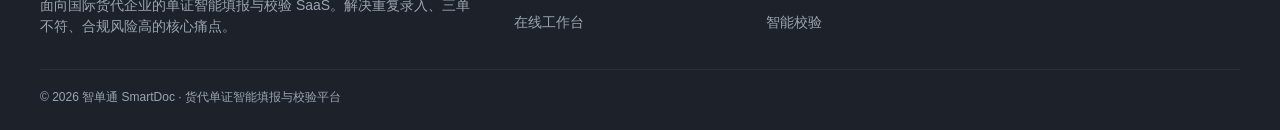
==== commit 18d1e0a2: "Multi-file merge, formal doc templates, ZIP pack, tour, check print" ====
--- a/index.html
+++ b/index.html
@@ -82,6 +82,13 @@
       <div class="intro-ico">📨</div>
       <div><div class="t">发单收件</div><div class="d">把同源单证交给协作方</div></div>
     </a>
+  </div>
+</section>
+
+<section class="plain" style="padding:28px 0 0">
+  <div class="wrap" style="background:#f7faff;border:1px solid #dbeafe;border-radius:8px;padding:18px 22px">
+    <h2 class="sec-title" style="margin:0 0 8px;font-size:18px">别人打开就能用（无需安装）</h2>
+    <p class="sec-sub" style="margin:0;text-align:left">用 Chrome 打开本站 → 登录演示账号 → 上传 Excel/CSV 或扫描件。扫描件第一次会在浏览器下载约 20MB 中文识别模型，算力用对方电脑。发票和装箱单可以一次拖入，合并成一票后同源出单、校验、打包 ZIP 发给协作方。</p>
   </div>
 </section>
 
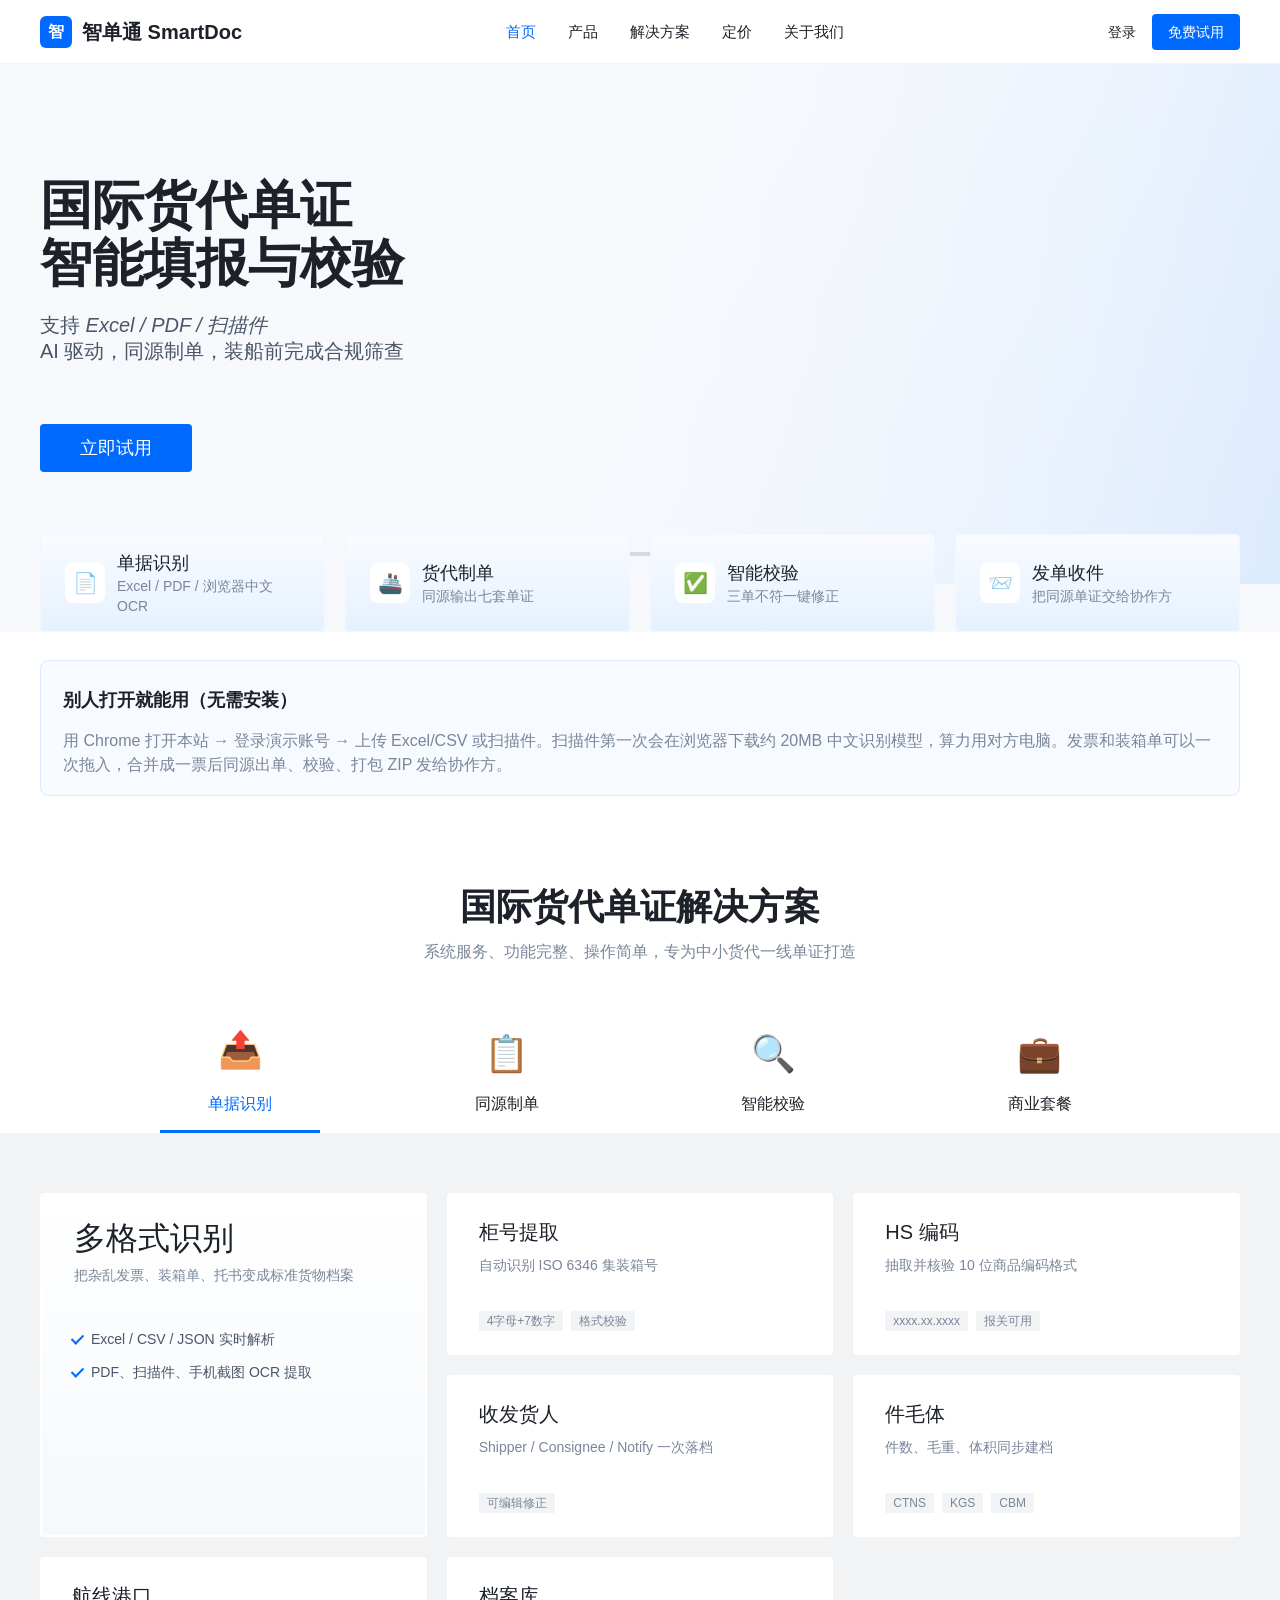
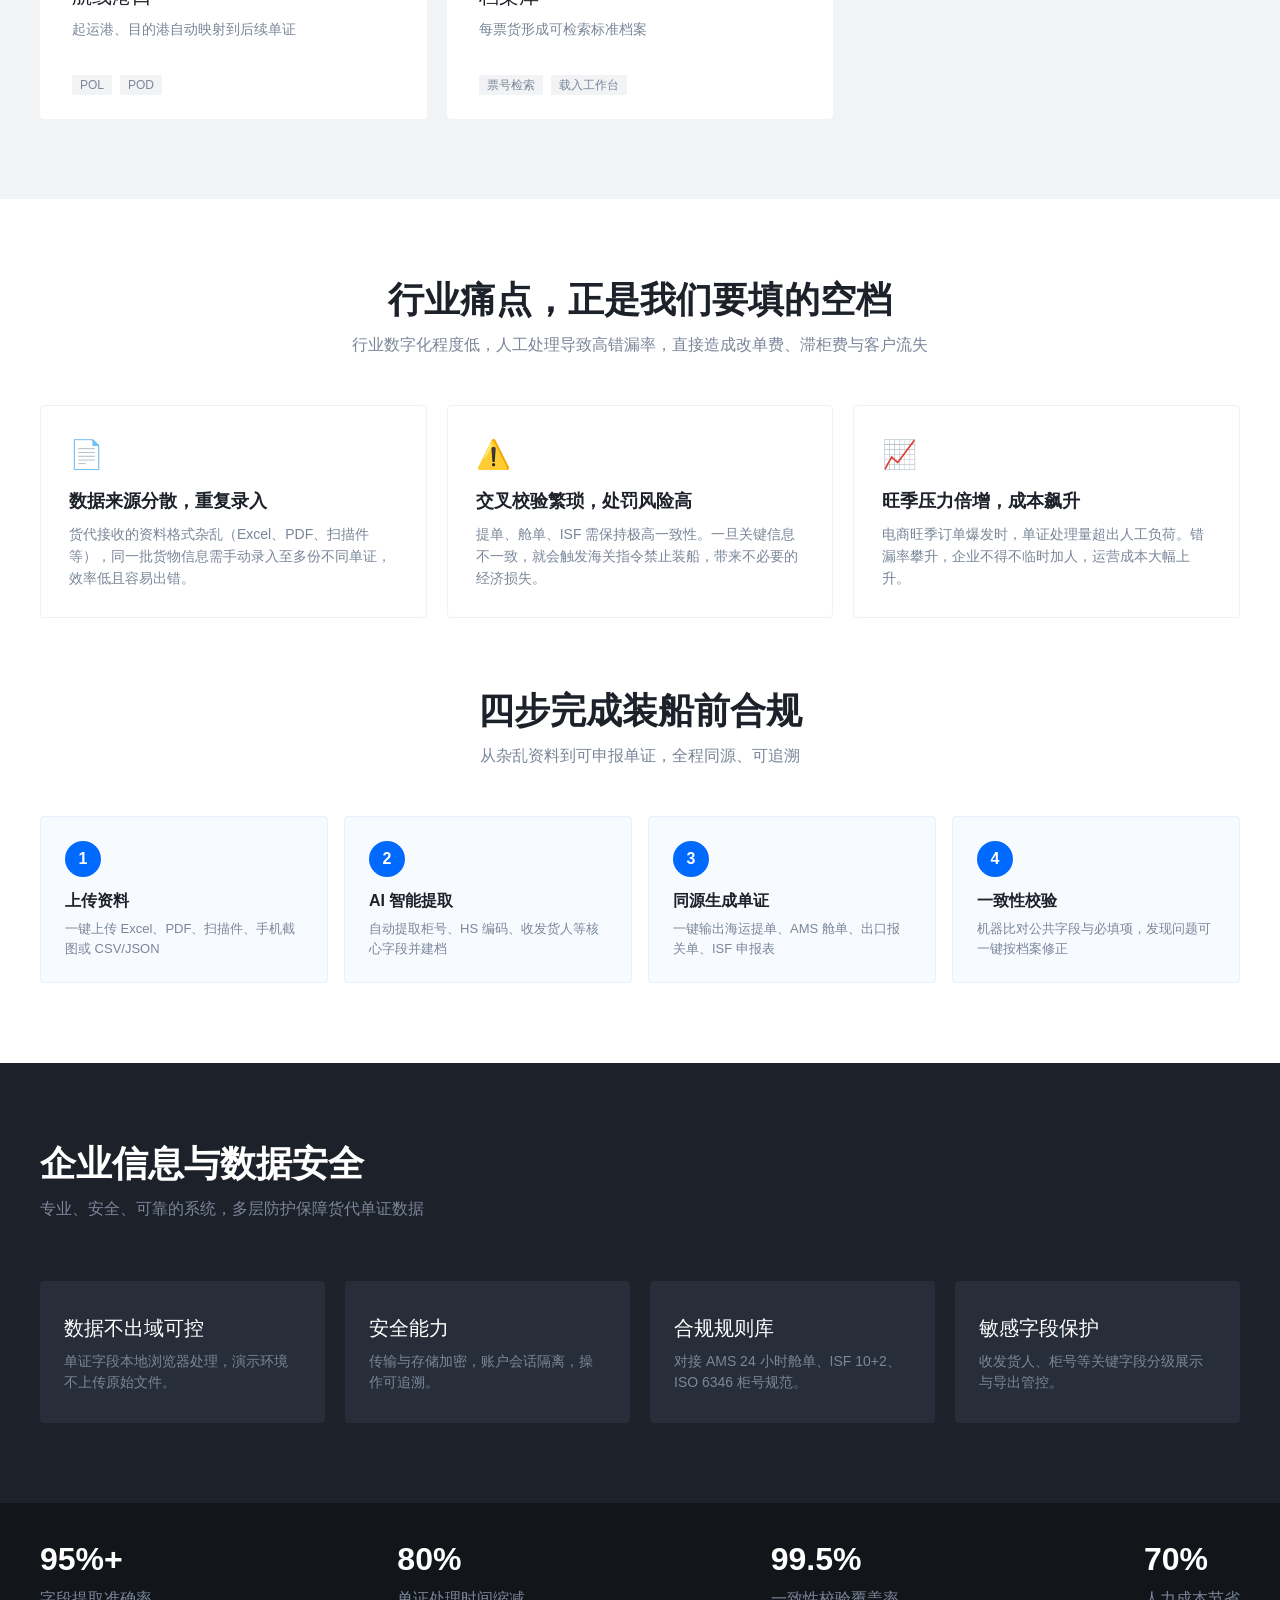
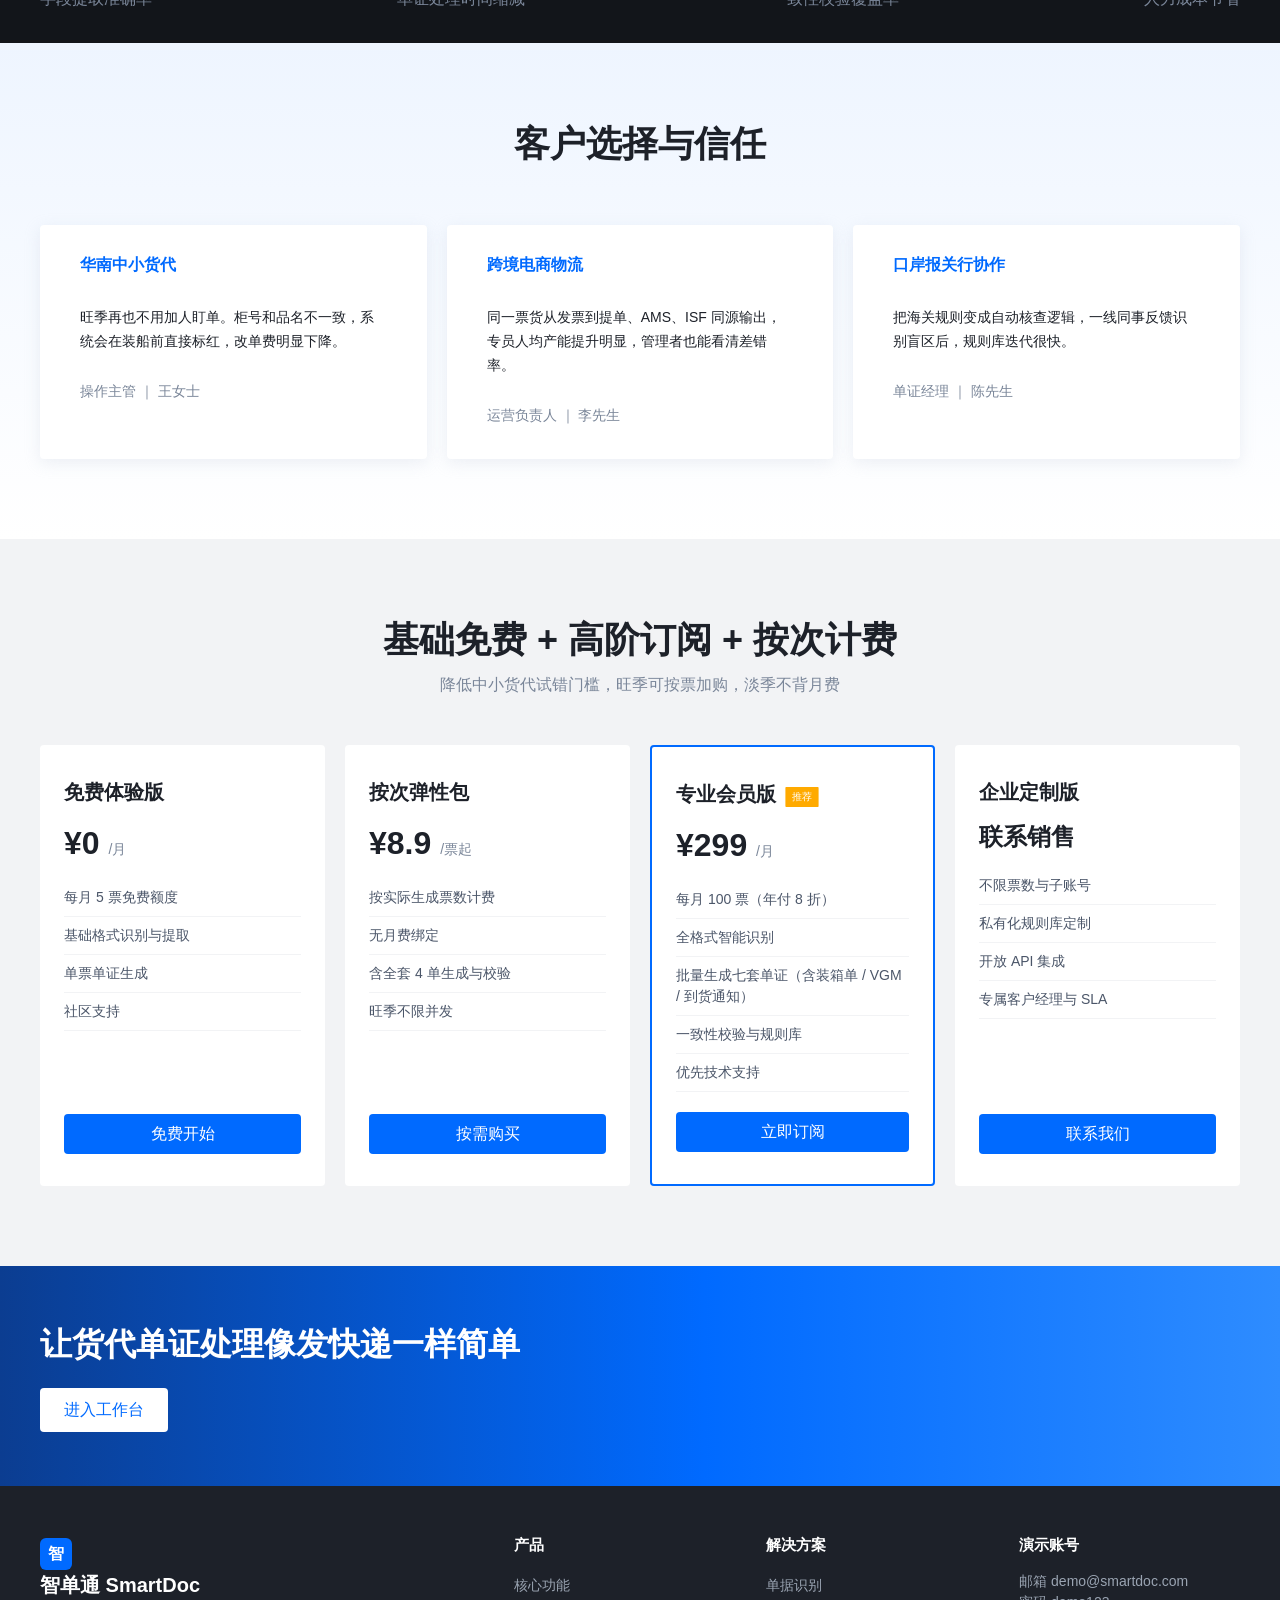
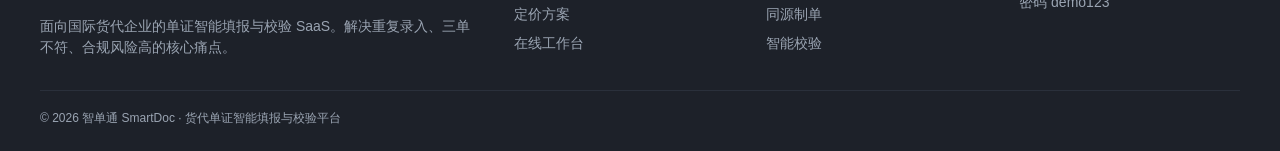
==== commit b406d9a7: "Wire vault API, encrypted share view, and seven-doc copy" ====
--- a/index.html
+++ b/index.html
@@ -72,7 +72,7 @@
     </a>
     <a class="intro-item" href="login.html">
       <div class="intro-ico">🚢</div>
-      <div><div class="t">货代制单</div><div class="d">同源输出四大单证</div></div>
+      <div><div class="t">货代制单</div><div class="d">同源输出七套单证</div></div>
     </a>
     <a class="intro-item" href="login.html">
       <div class="intro-ico">✅</div>
@@ -191,7 +191,7 @@
         <ul>
           <li>每月 100 票（年付 8 折）</li>
           <li>全格式智能识别</li>
-          <li>批量生成四大单证</li>
+          <li>批量生成七套单证（含装箱单 / VGM / 到货通知）</li>
           <li>一致性校验与规则库</li>
           <li>优先技术支持</li>
         </ul>
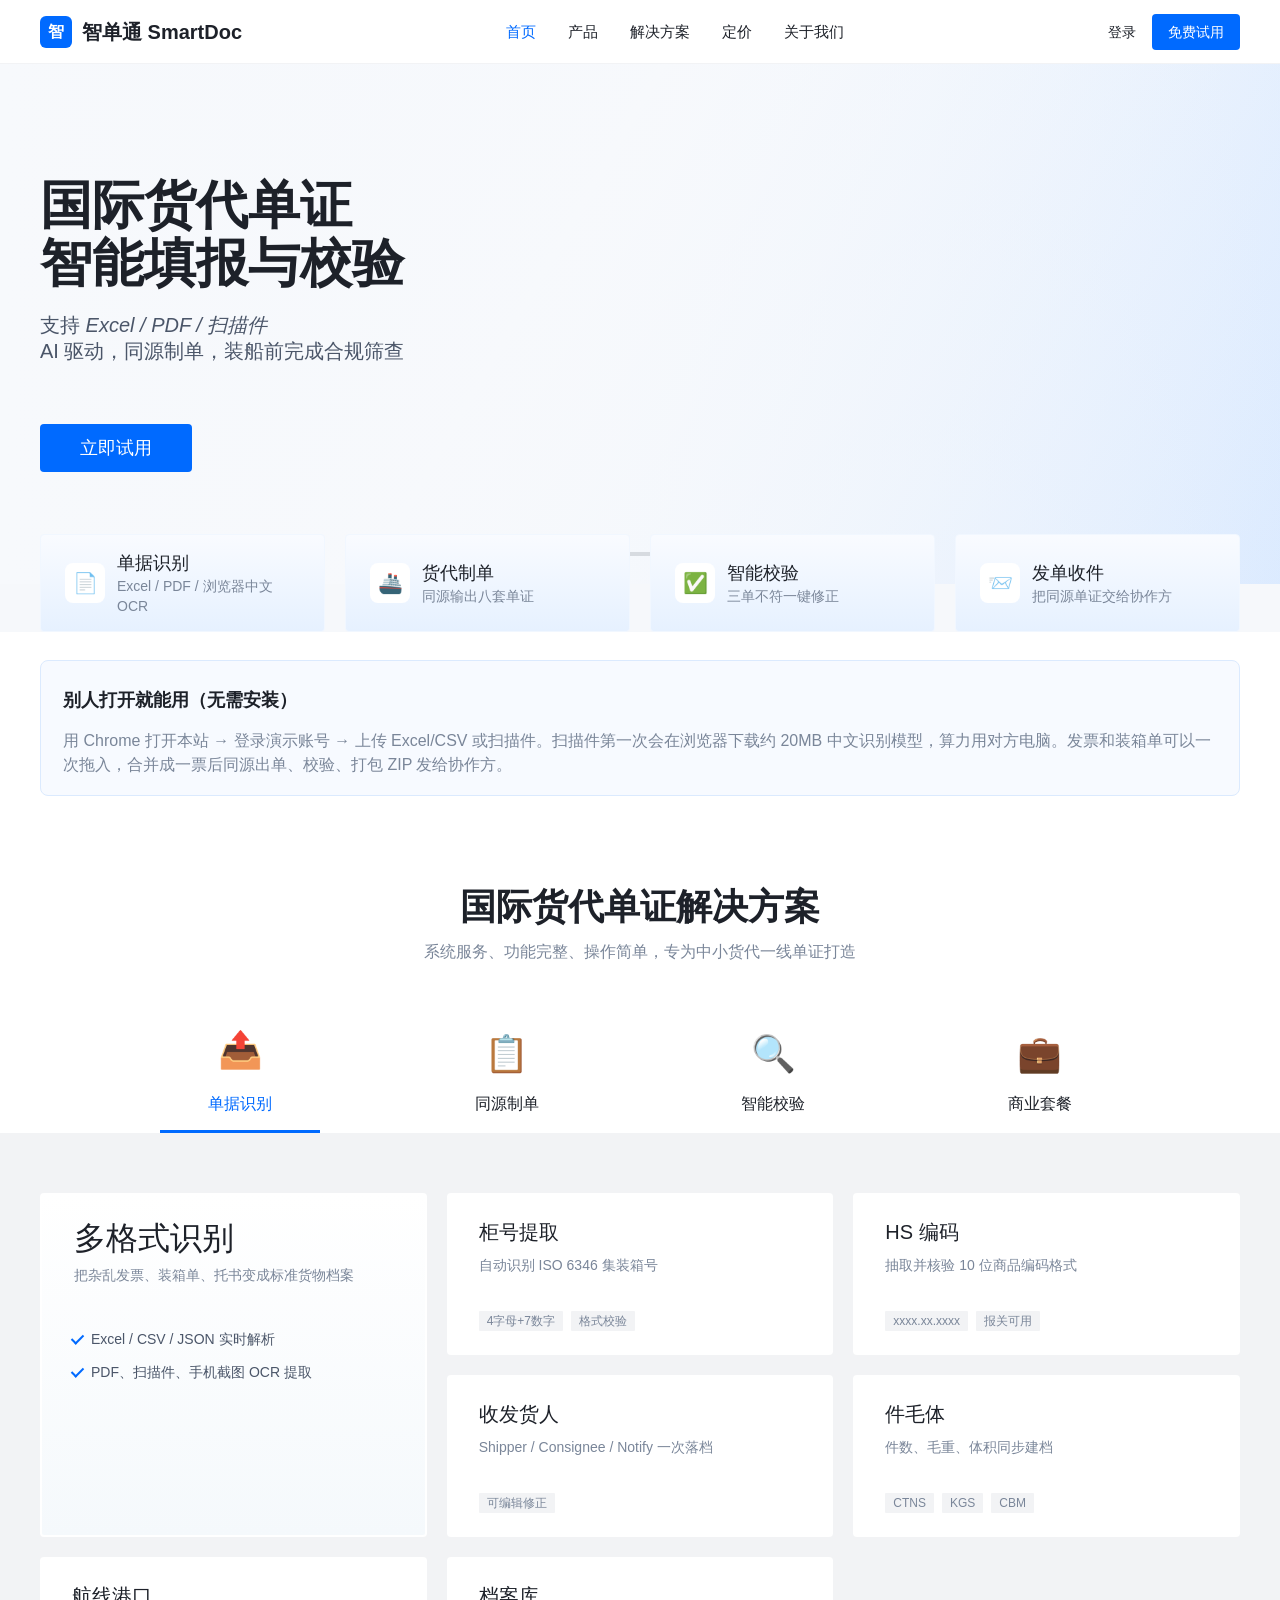
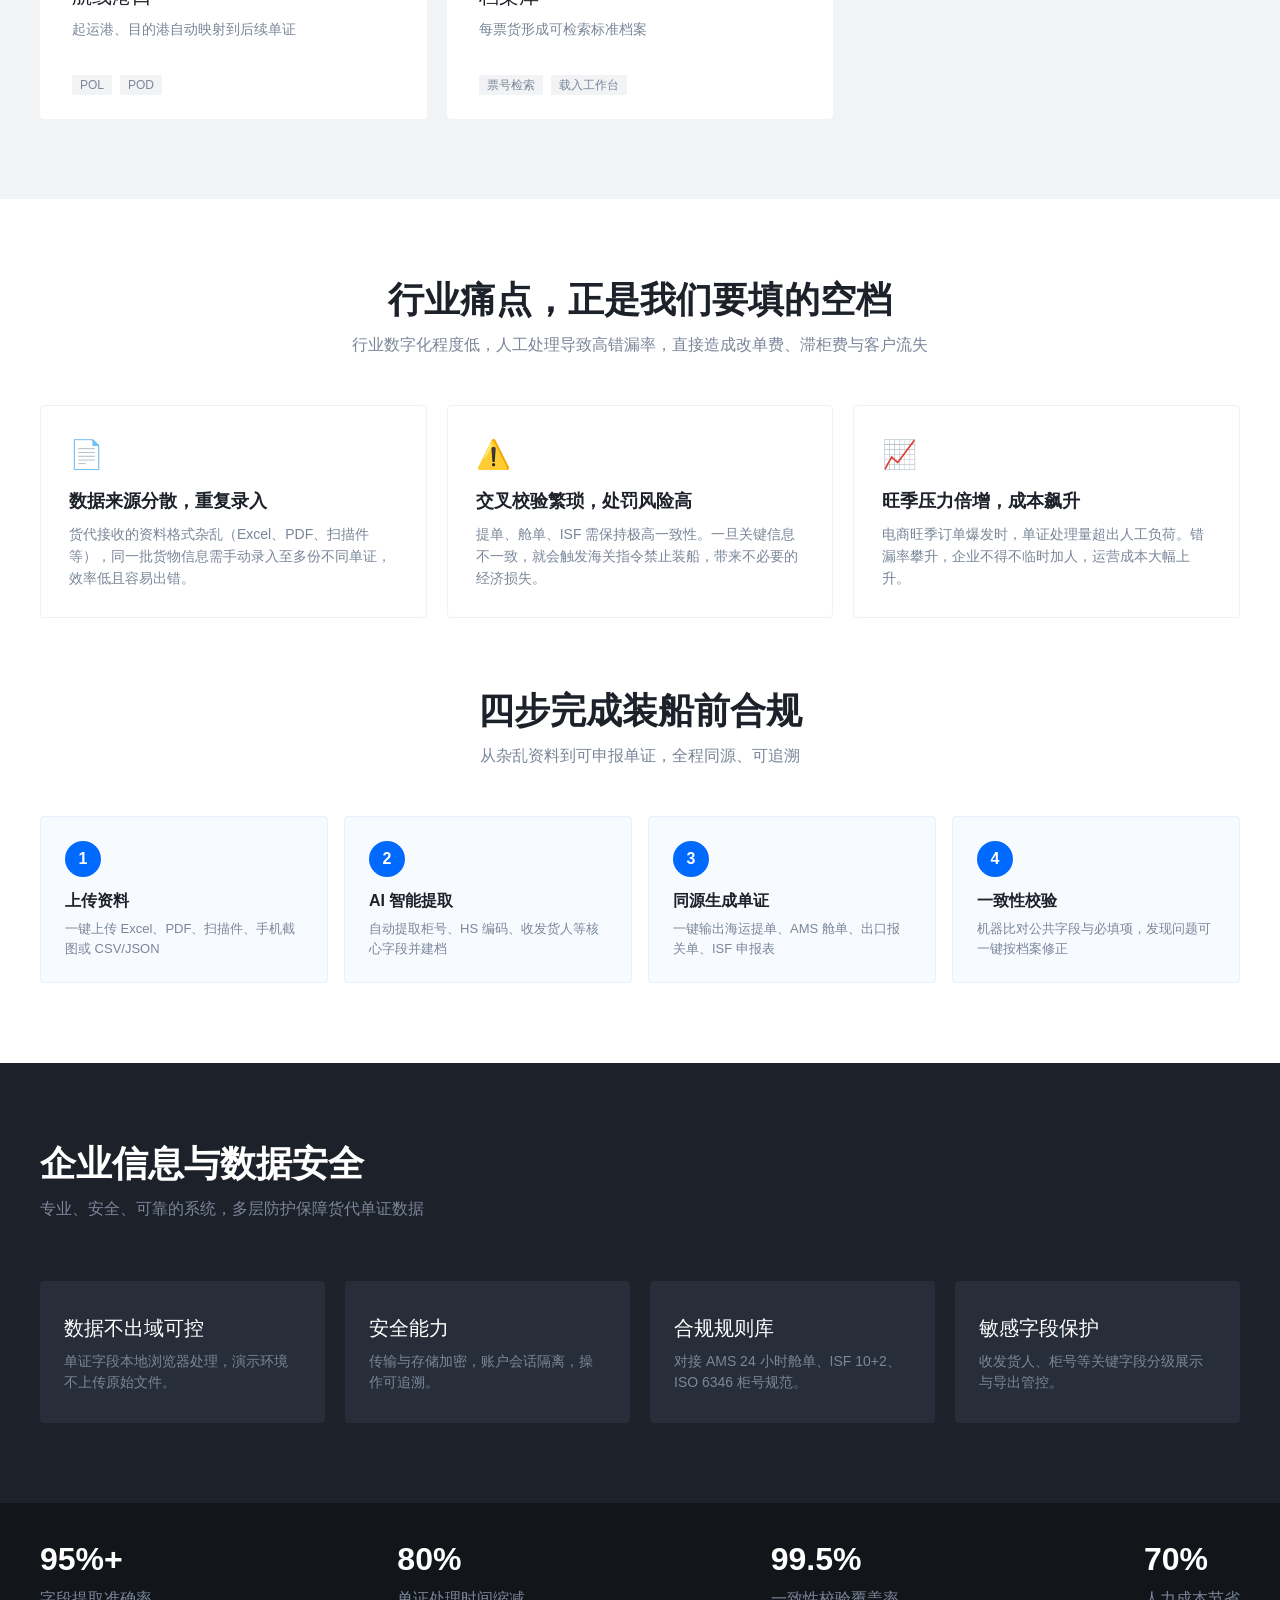
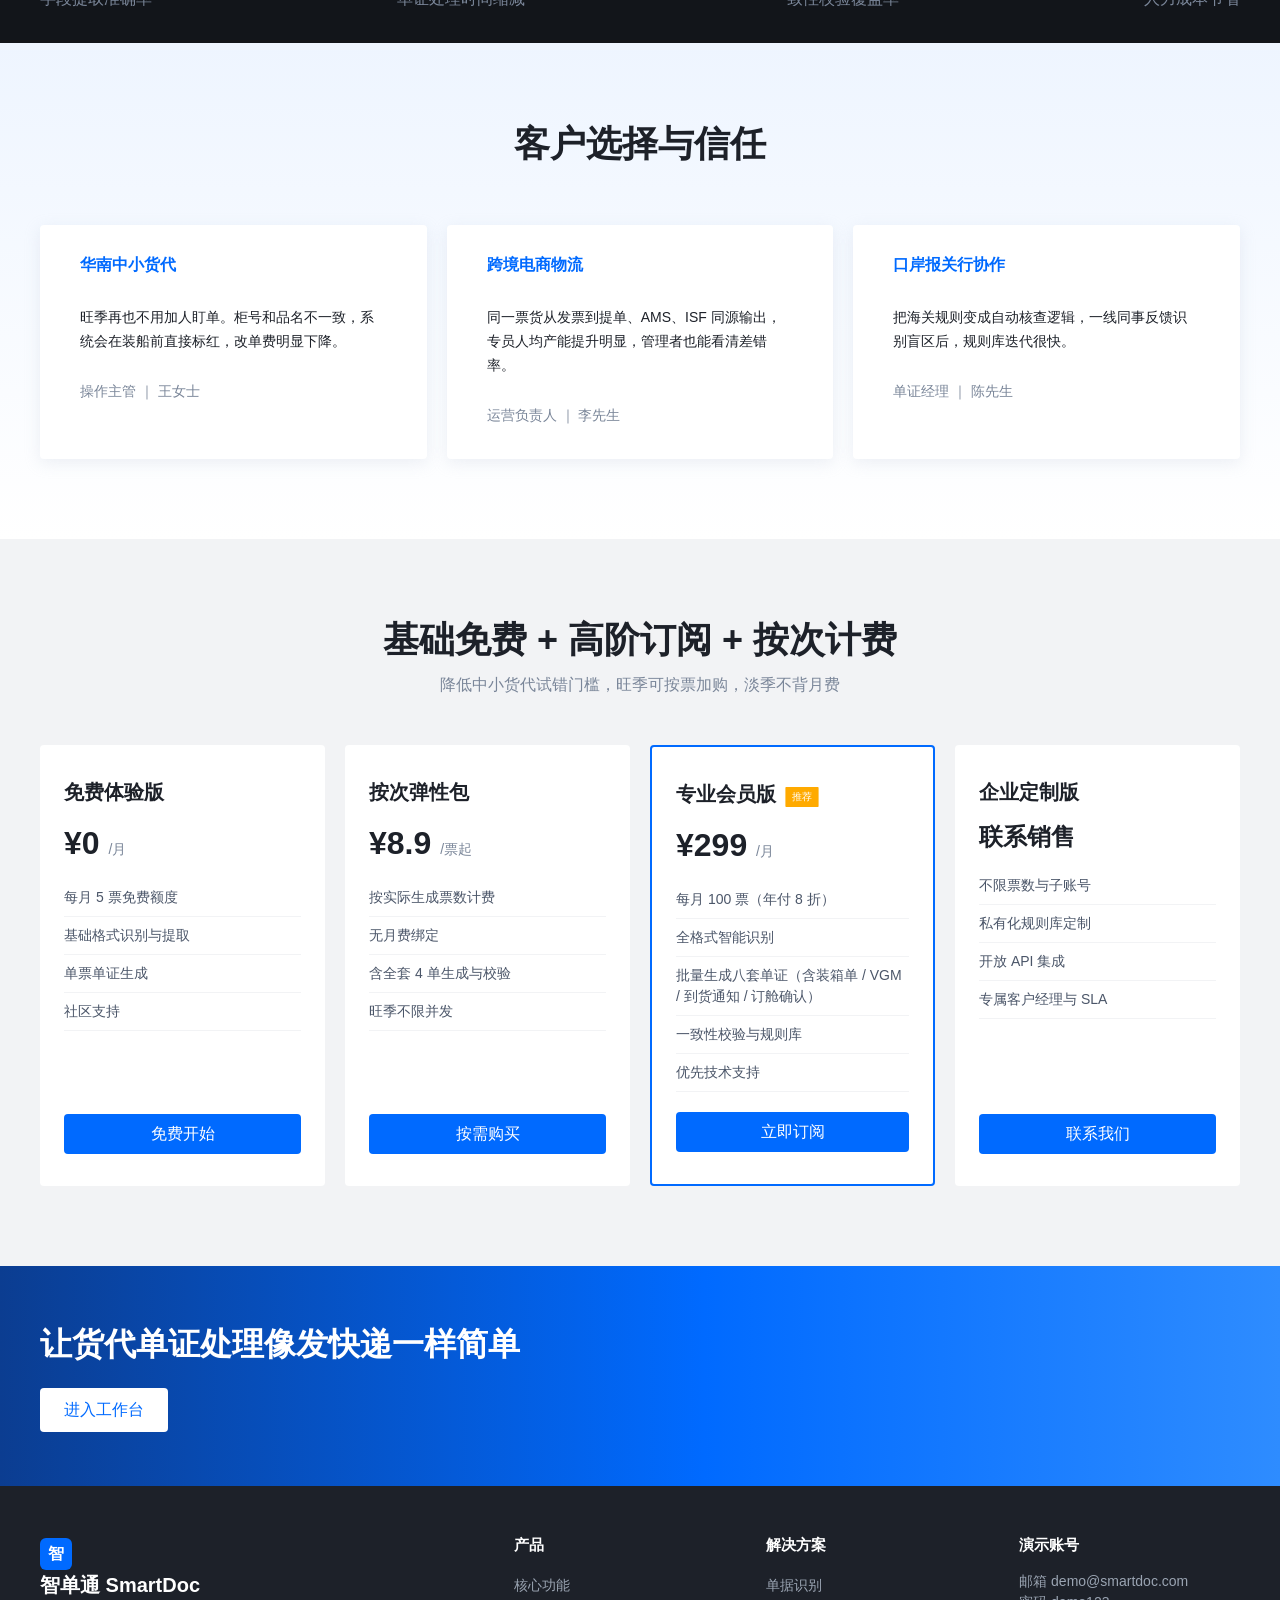
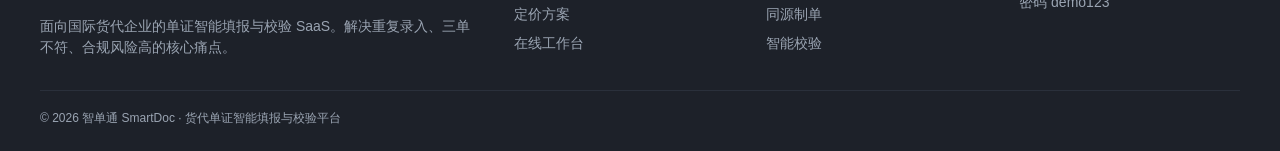
==== commit 3136624e: "Copy eight homologous docs and OCR cache notes" ====
--- a/index.html
+++ b/index.html
@@ -72,7 +72,7 @@
     </a>
     <a class="intro-item" href="login.html">
       <div class="intro-ico">🚢</div>
-      <div><div class="t">货代制单</div><div class="d">同源输出七套单证</div></div>
+      <div><div class="t">货代制单</div><div class="d">同源输出八套单证</div></div>
     </a>
     <a class="intro-item" href="login.html">
       <div class="intro-ico">✅</div>
@@ -191,7 +191,7 @@
         <ul>
           <li>每月 100 票（年付 8 折）</li>
           <li>全格式智能识别</li>
-          <li>批量生成七套单证（含装箱单 / VGM / 到货通知）</li>
+          <li>批量生成八套单证（含装箱单 / VGM / 到货通知 / 订舱确认）</li>
           <li>一致性校验与规则库</li>
           <li>优先技术支持</li>
         </ul>
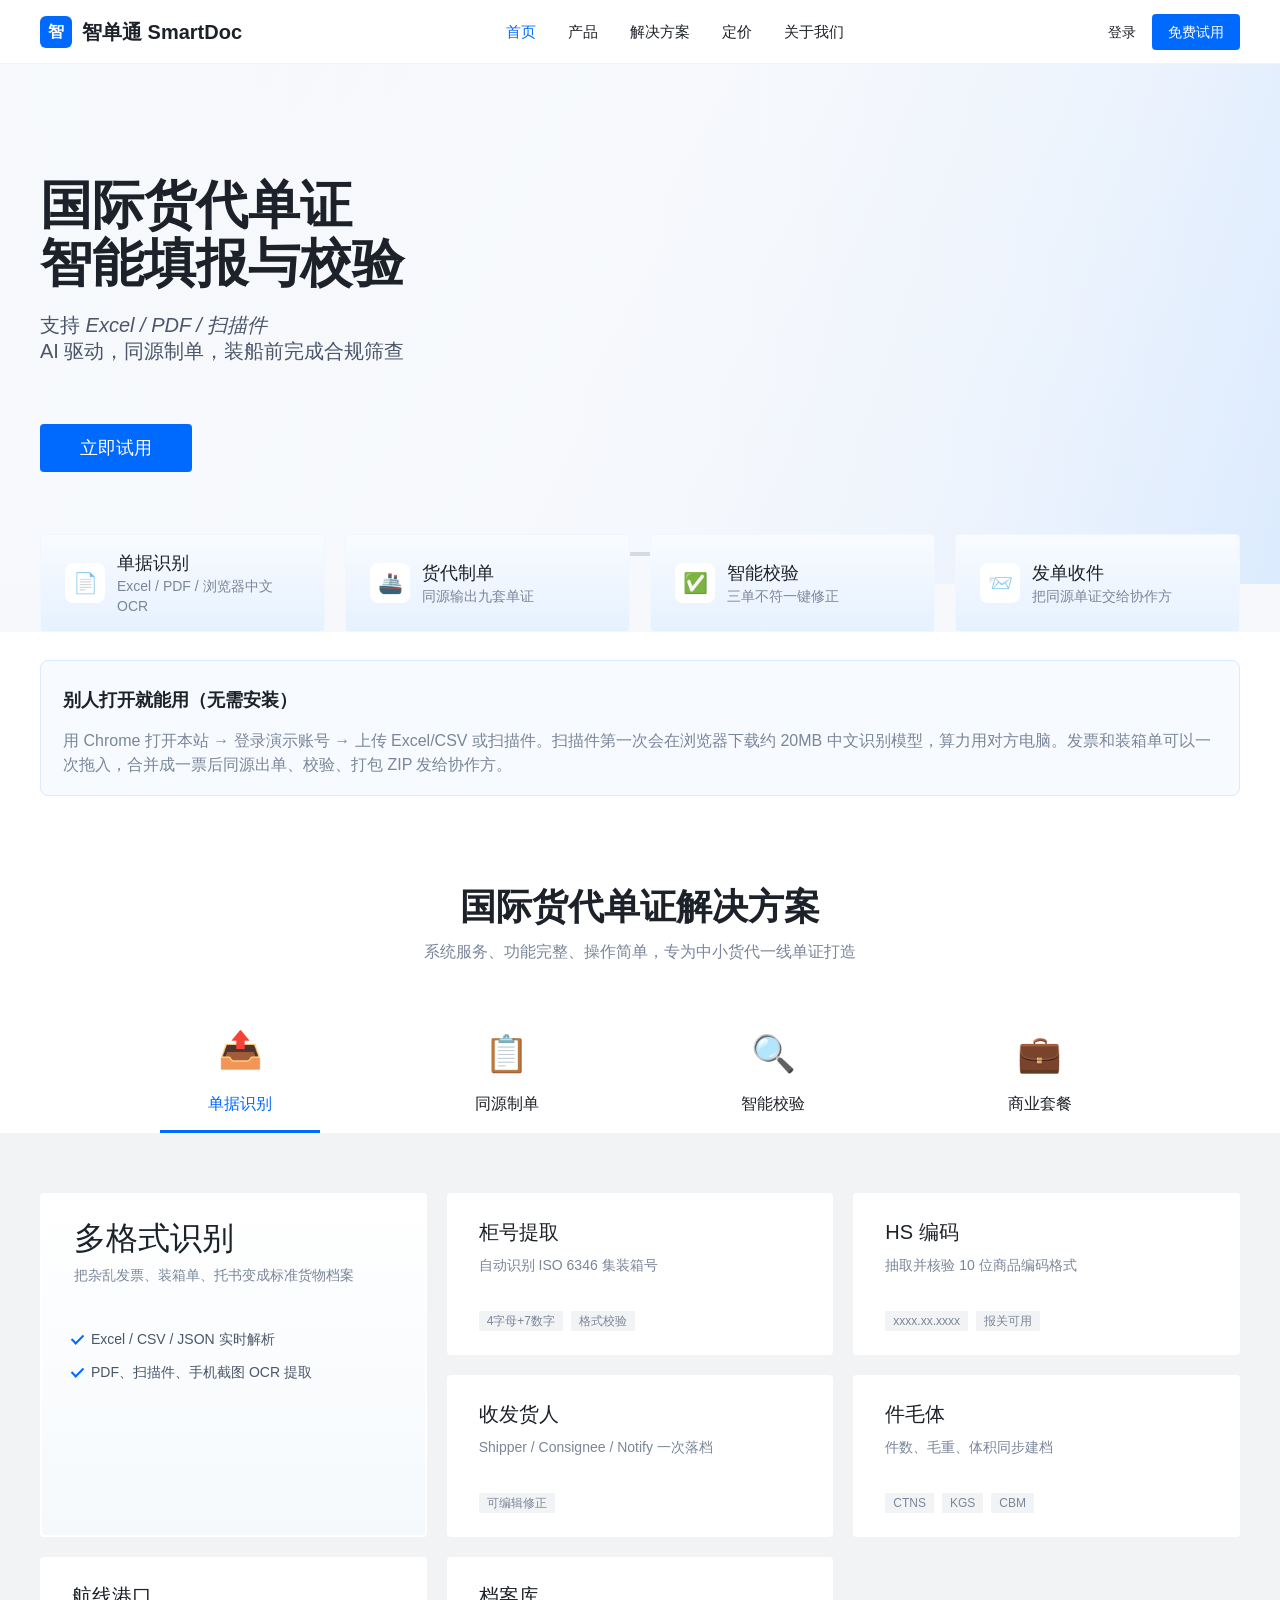
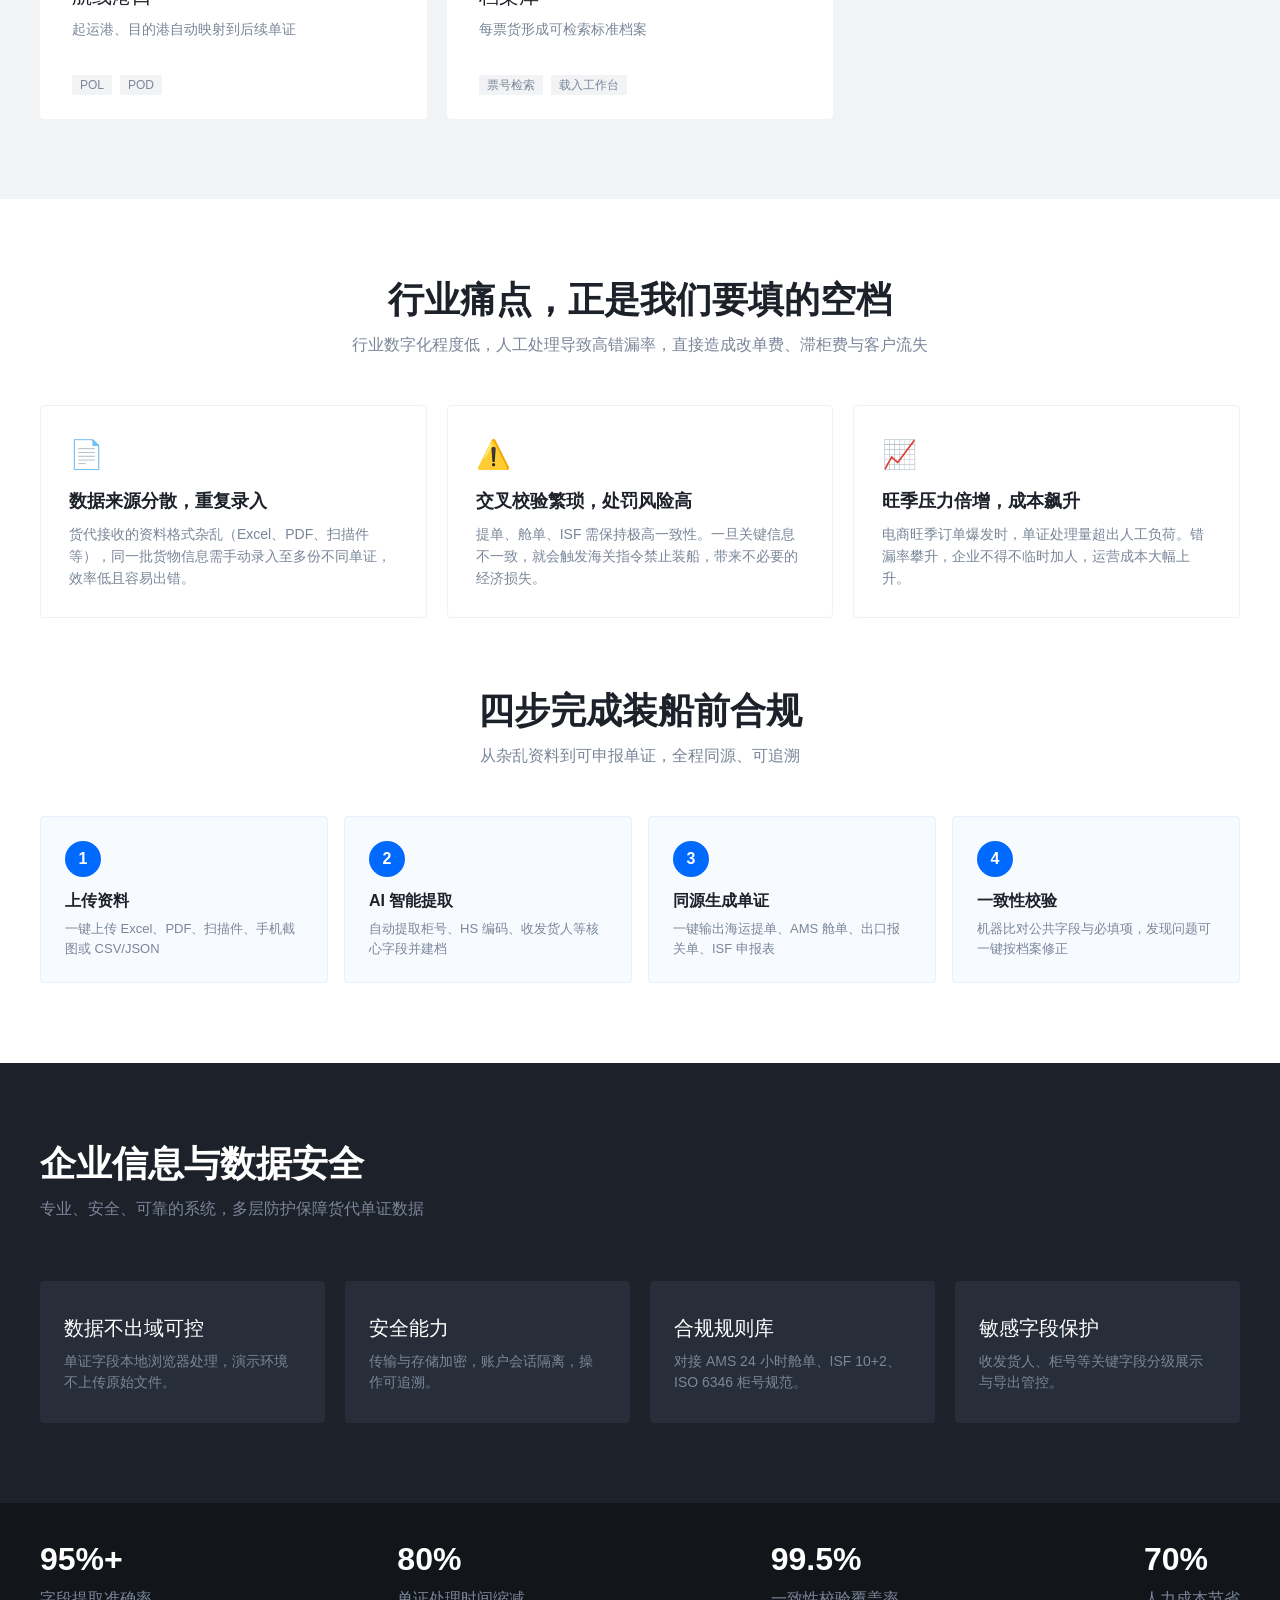
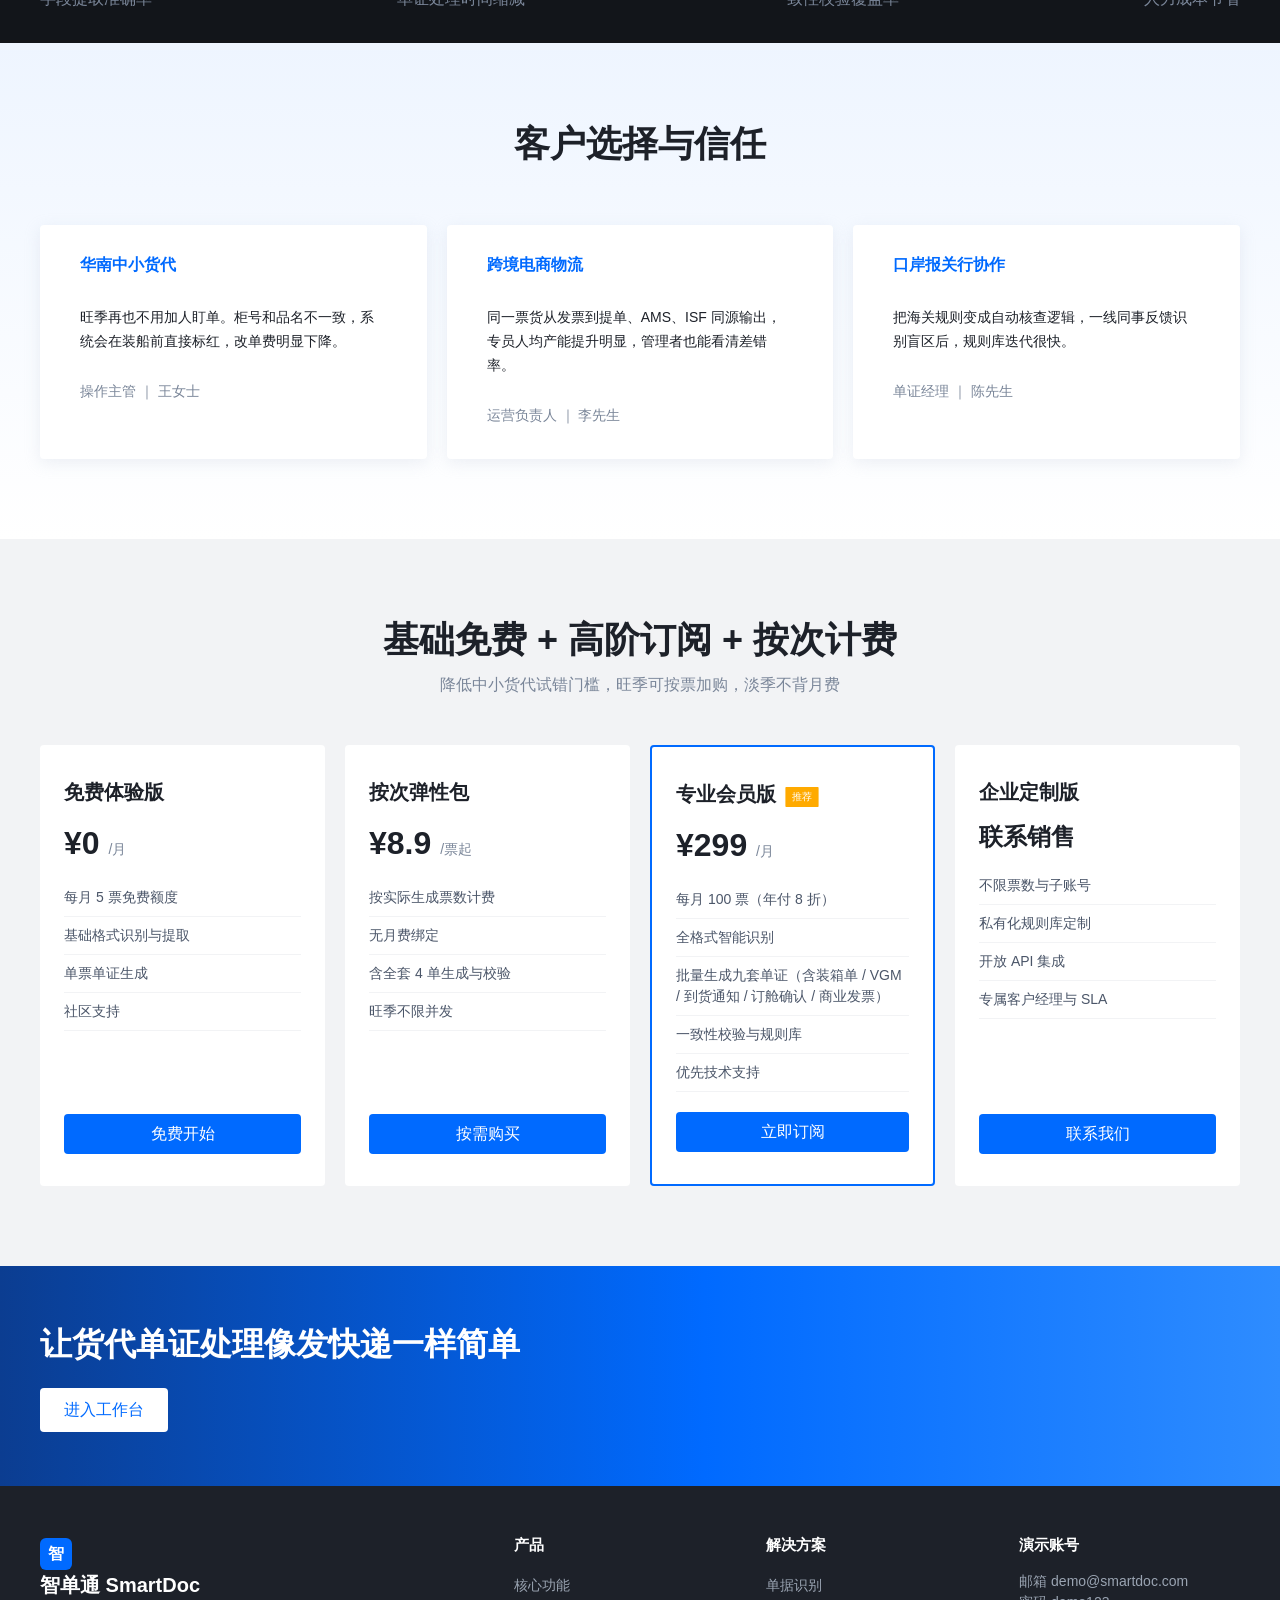
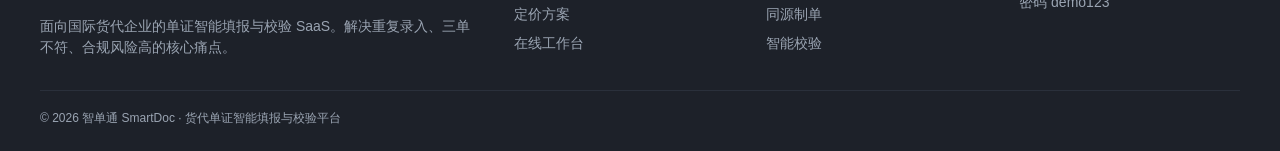
==== commit 298211e9: "SmartDoc: nine-doc copy, view preview, sharebook notes" ====
--- a/index.html
+++ b/index.html
@@ -72,7 +72,7 @@
     </a>
     <a class="intro-item" href="login.html">
       <div class="intro-ico">🚢</div>
-      <div><div class="t">货代制单</div><div class="d">同源输出八套单证</div></div>
+      <div><div class="t">货代制单</div><div class="d">同源输出九套单证</div></div>
     </a>
     <a class="intro-item" href="login.html">
       <div class="intro-ico">✅</div>
@@ -191,7 +191,7 @@
         <ul>
           <li>每月 100 票（年付 8 折）</li>
           <li>全格式智能识别</li>
-          <li>批量生成八套单证（含装箱单 / VGM / 到货通知 / 订舱确认）</li>
+          <li>批量生成九套单证（含装箱单 / VGM / 到货通知 / 订舱确认 / 商业发票）</li>
           <li>一致性校验与规则库</li>
           <li>优先技术支持</li>
         </ul>
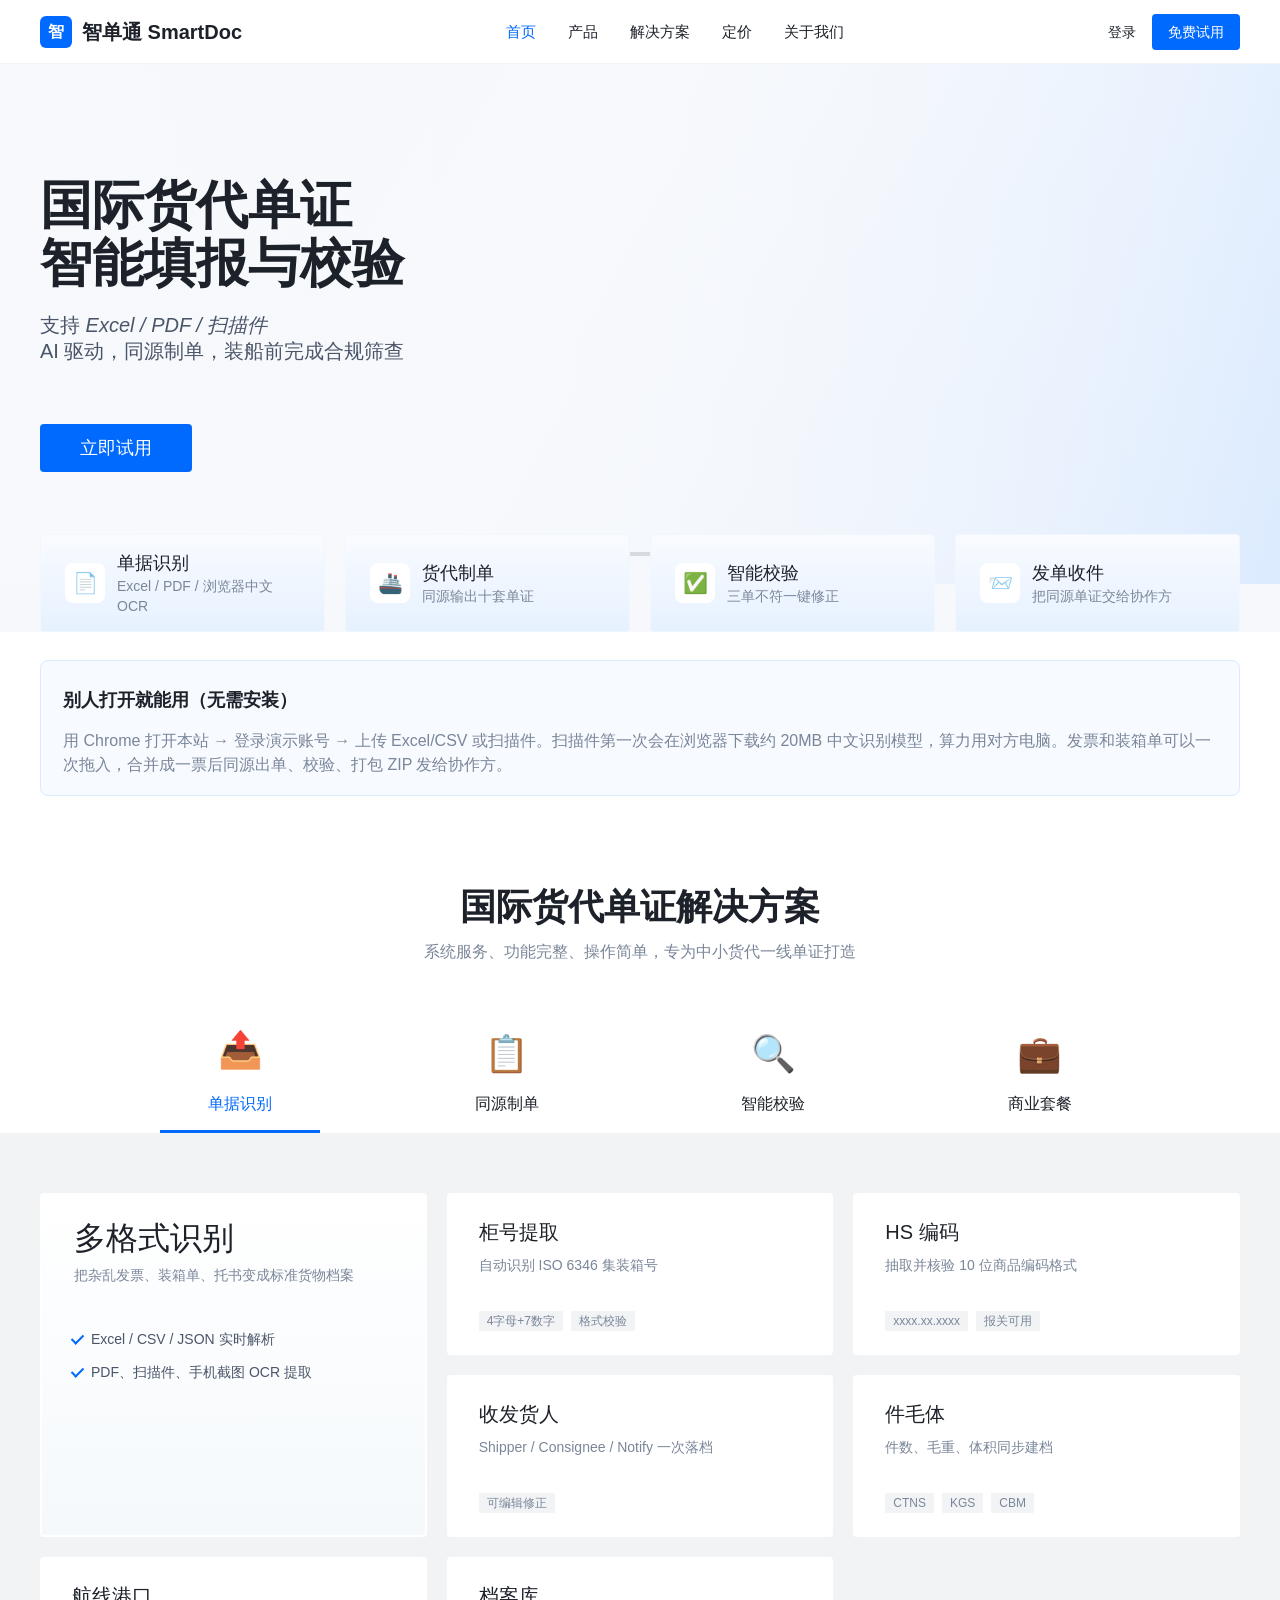
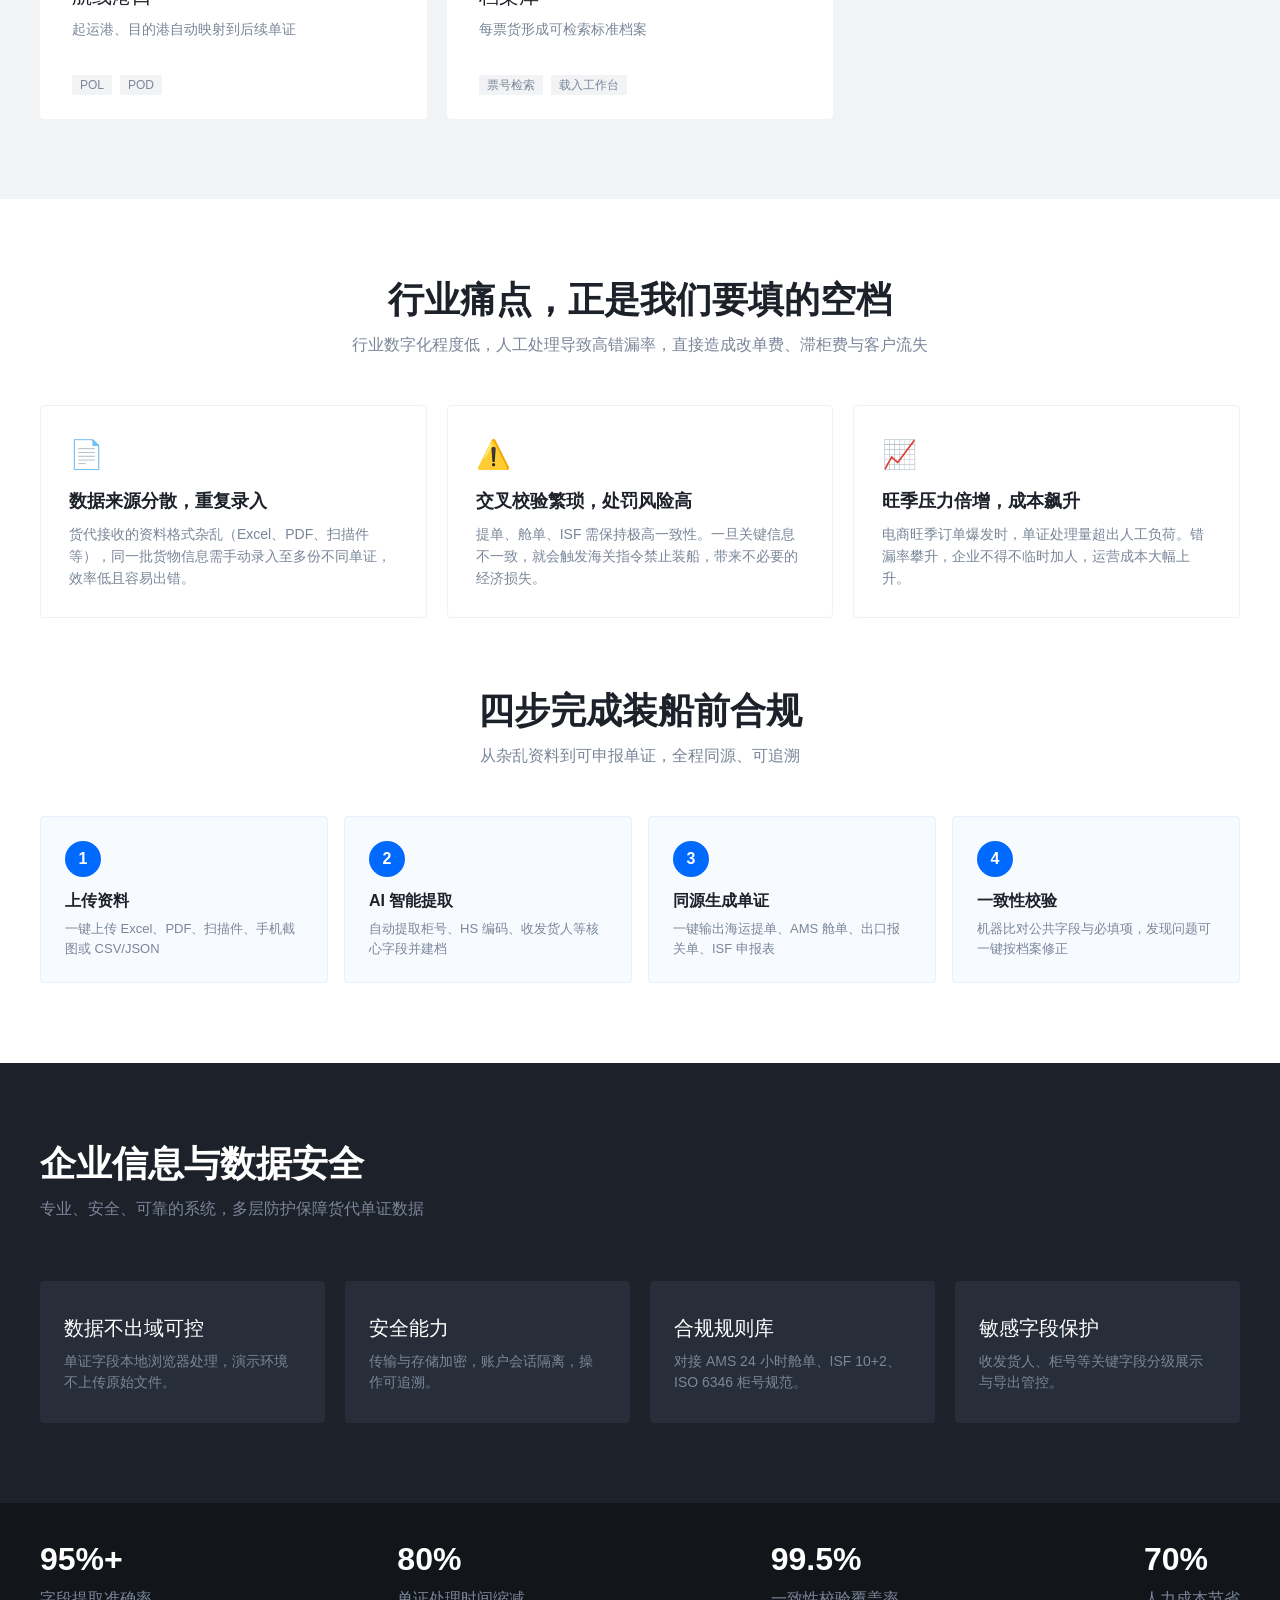
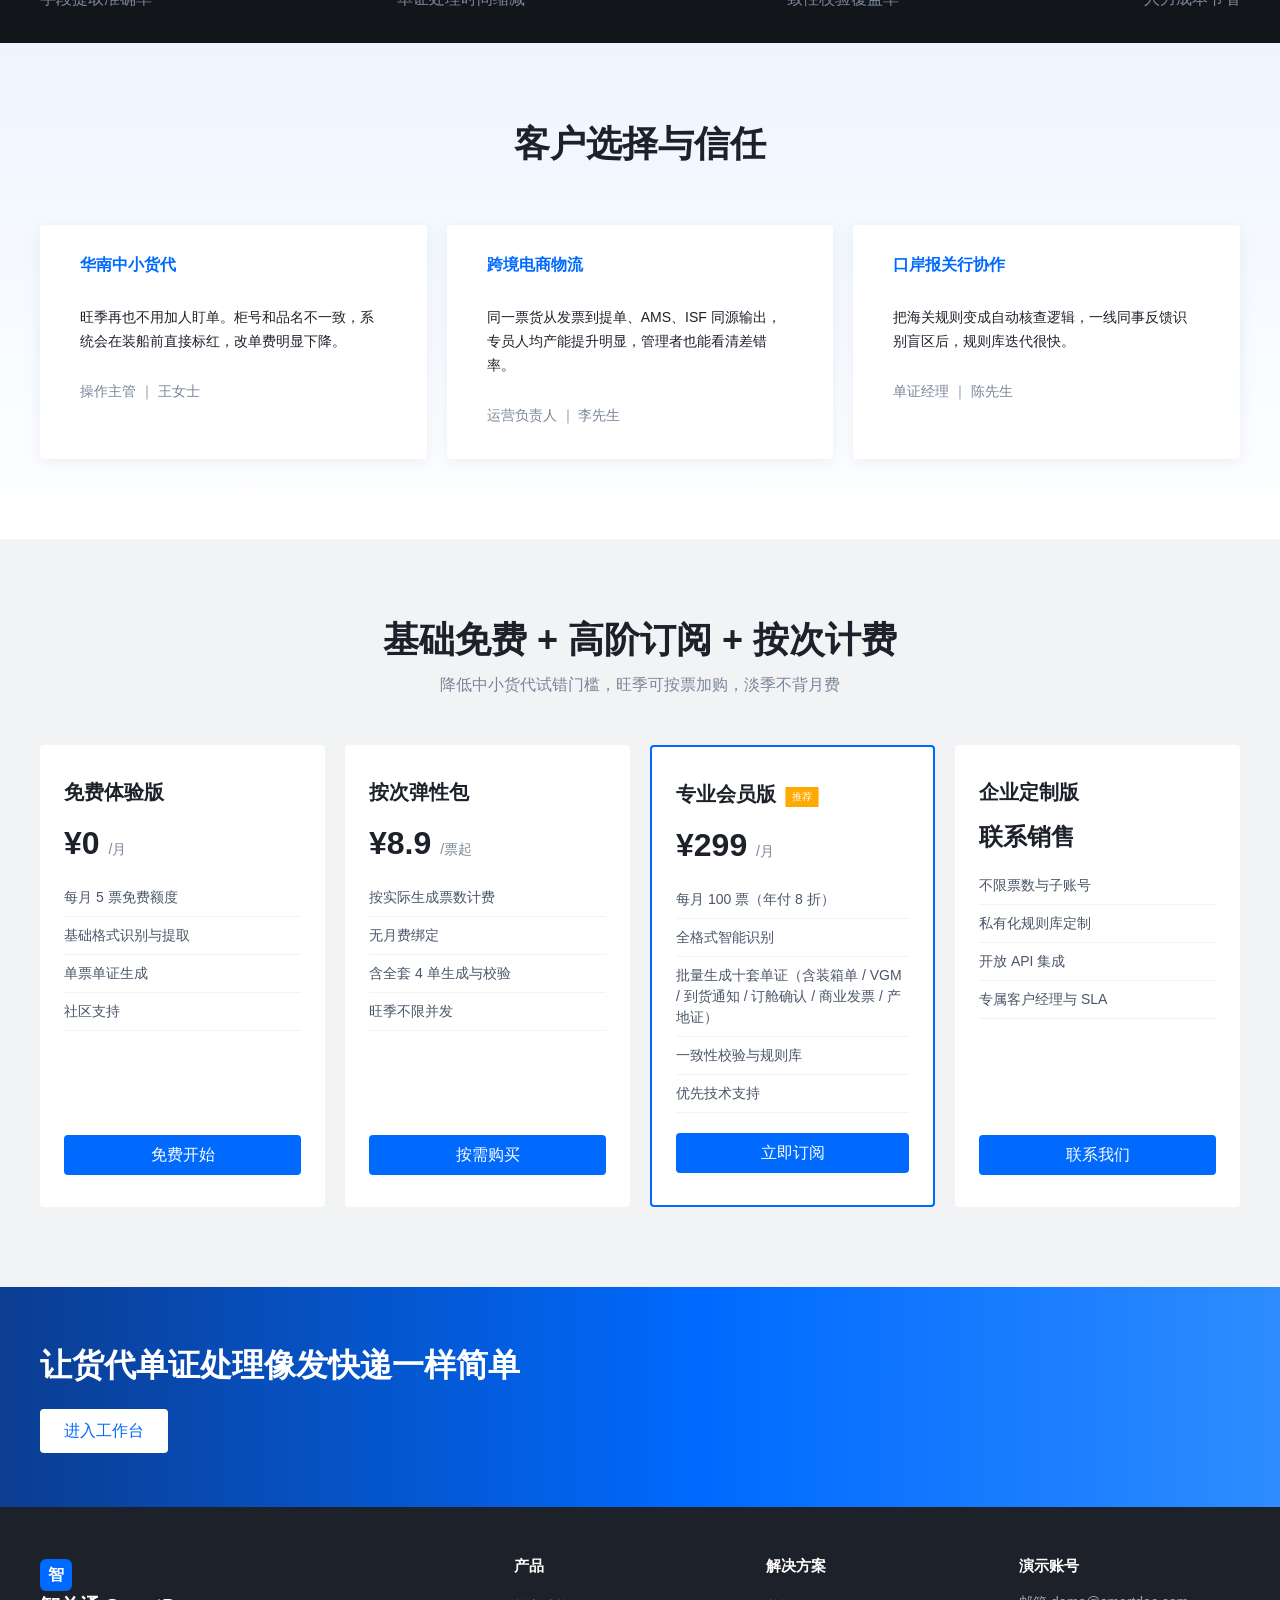
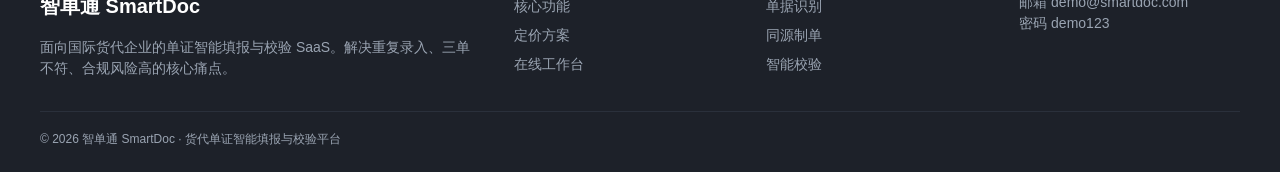
==== commit a2b45d14: "Copy ten-doc COO, ACK filter notes on Pages landing" ====
--- a/index.html
+++ b/index.html
@@ -72,7 +72,7 @@
     </a>
     <a class="intro-item" href="login.html">
       <div class="intro-ico">🚢</div>
-      <div><div class="t">货代制单</div><div class="d">同源输出九套单证</div></div>
+      <div><div class="t">货代制单</div><div class="d">同源输出十套单证</div></div>
     </a>
     <a class="intro-item" href="login.html">
       <div class="intro-ico">✅</div>
@@ -191,7 +191,7 @@
         <ul>
           <li>每月 100 票（年付 8 折）</li>
           <li>全格式智能识别</li>
-          <li>批量生成九套单证（含装箱单 / VGM / 到货通知 / 订舱确认 / 商业发票）</li>
+          <li>批量生成十套单证（含装箱单 / VGM / 到货通知 / 订舱确认 / 商业发票 / 产地证）</li>
           <li>一致性校验与规则库</li>
           <li>优先技术支持</li>
         </ul>
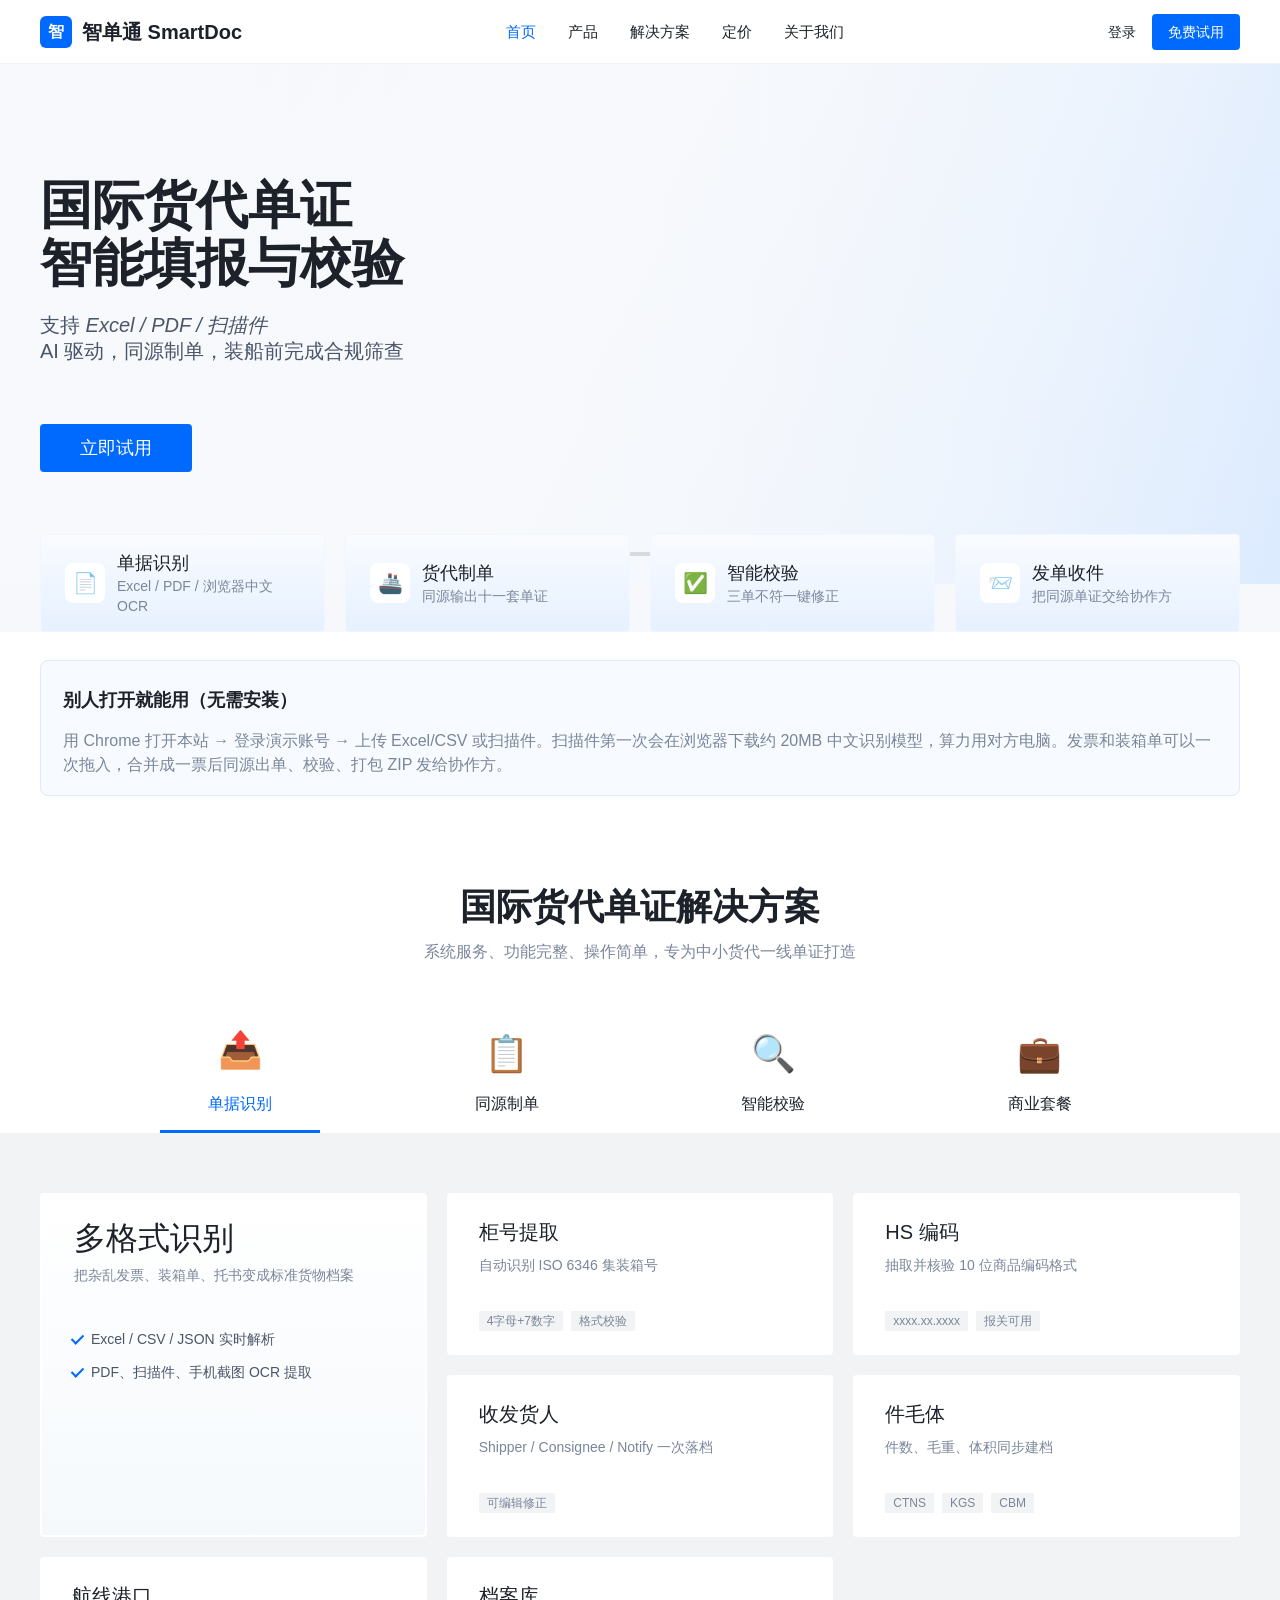
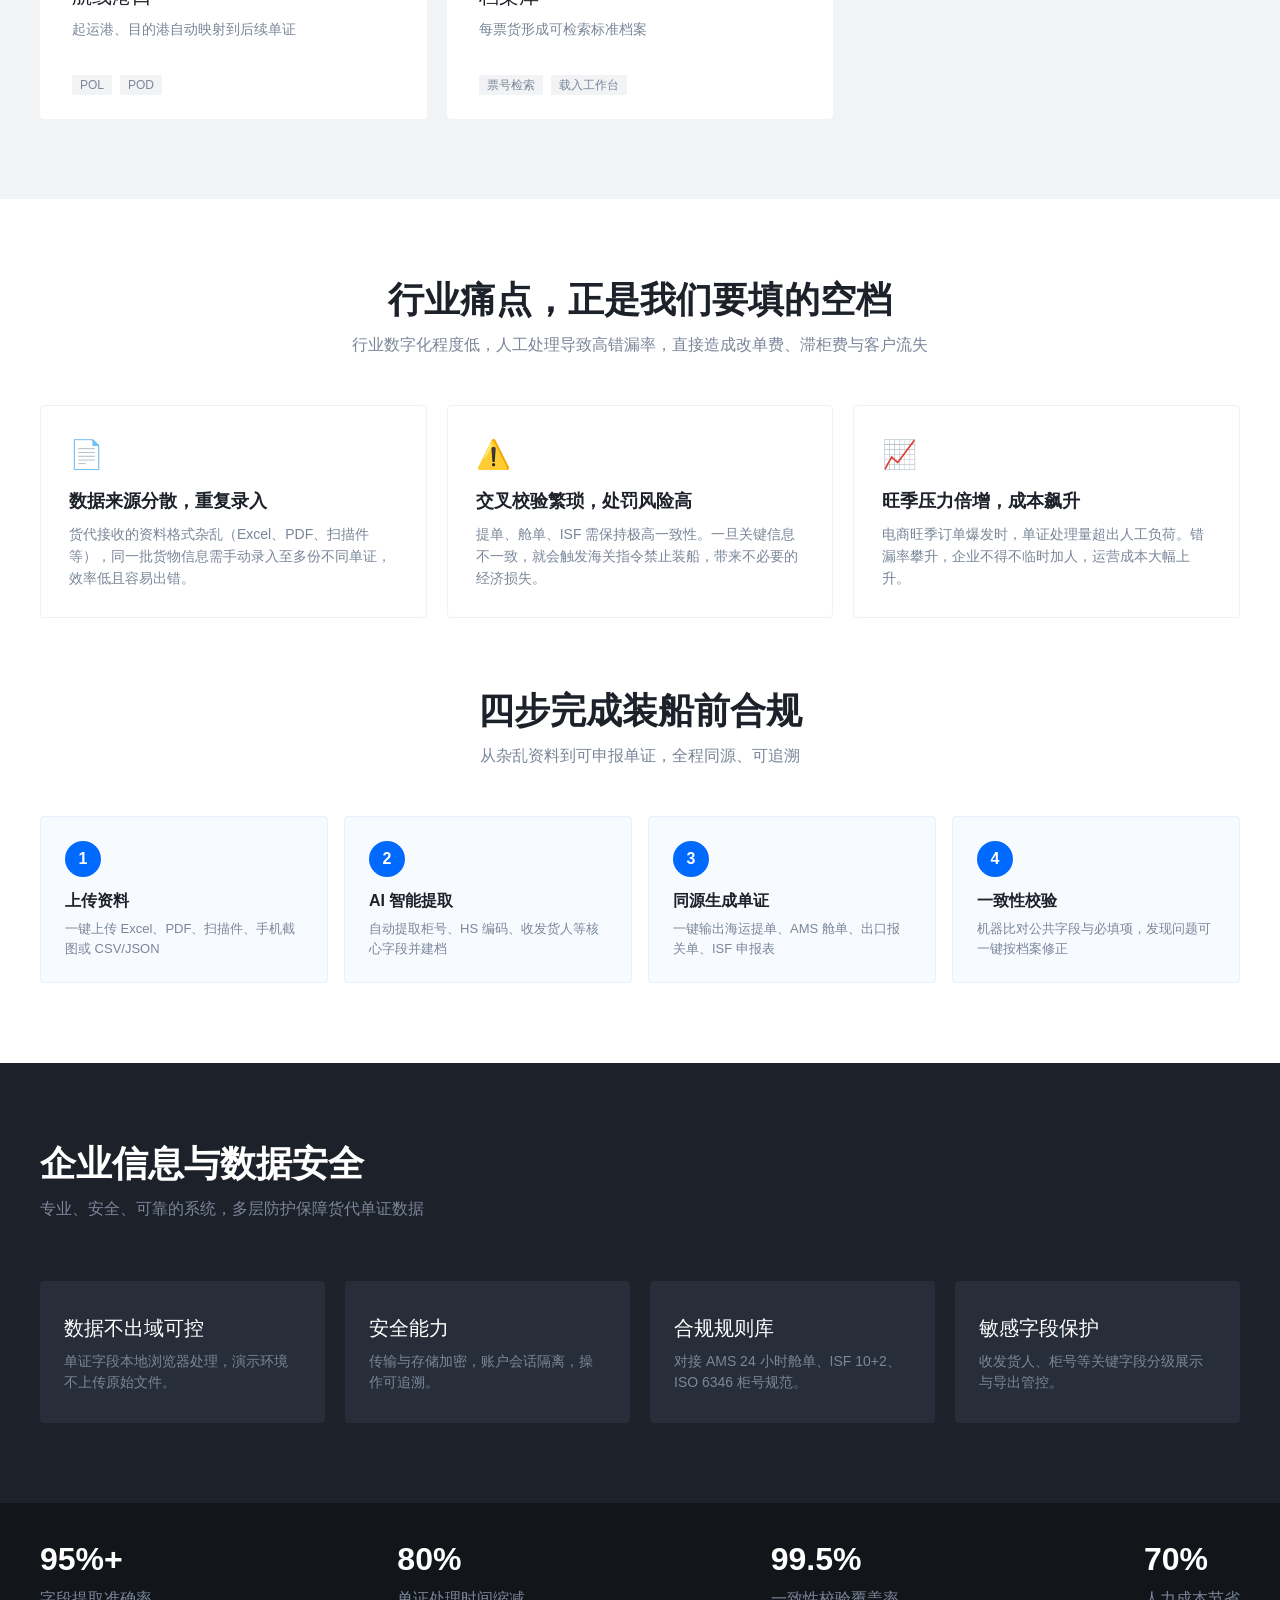
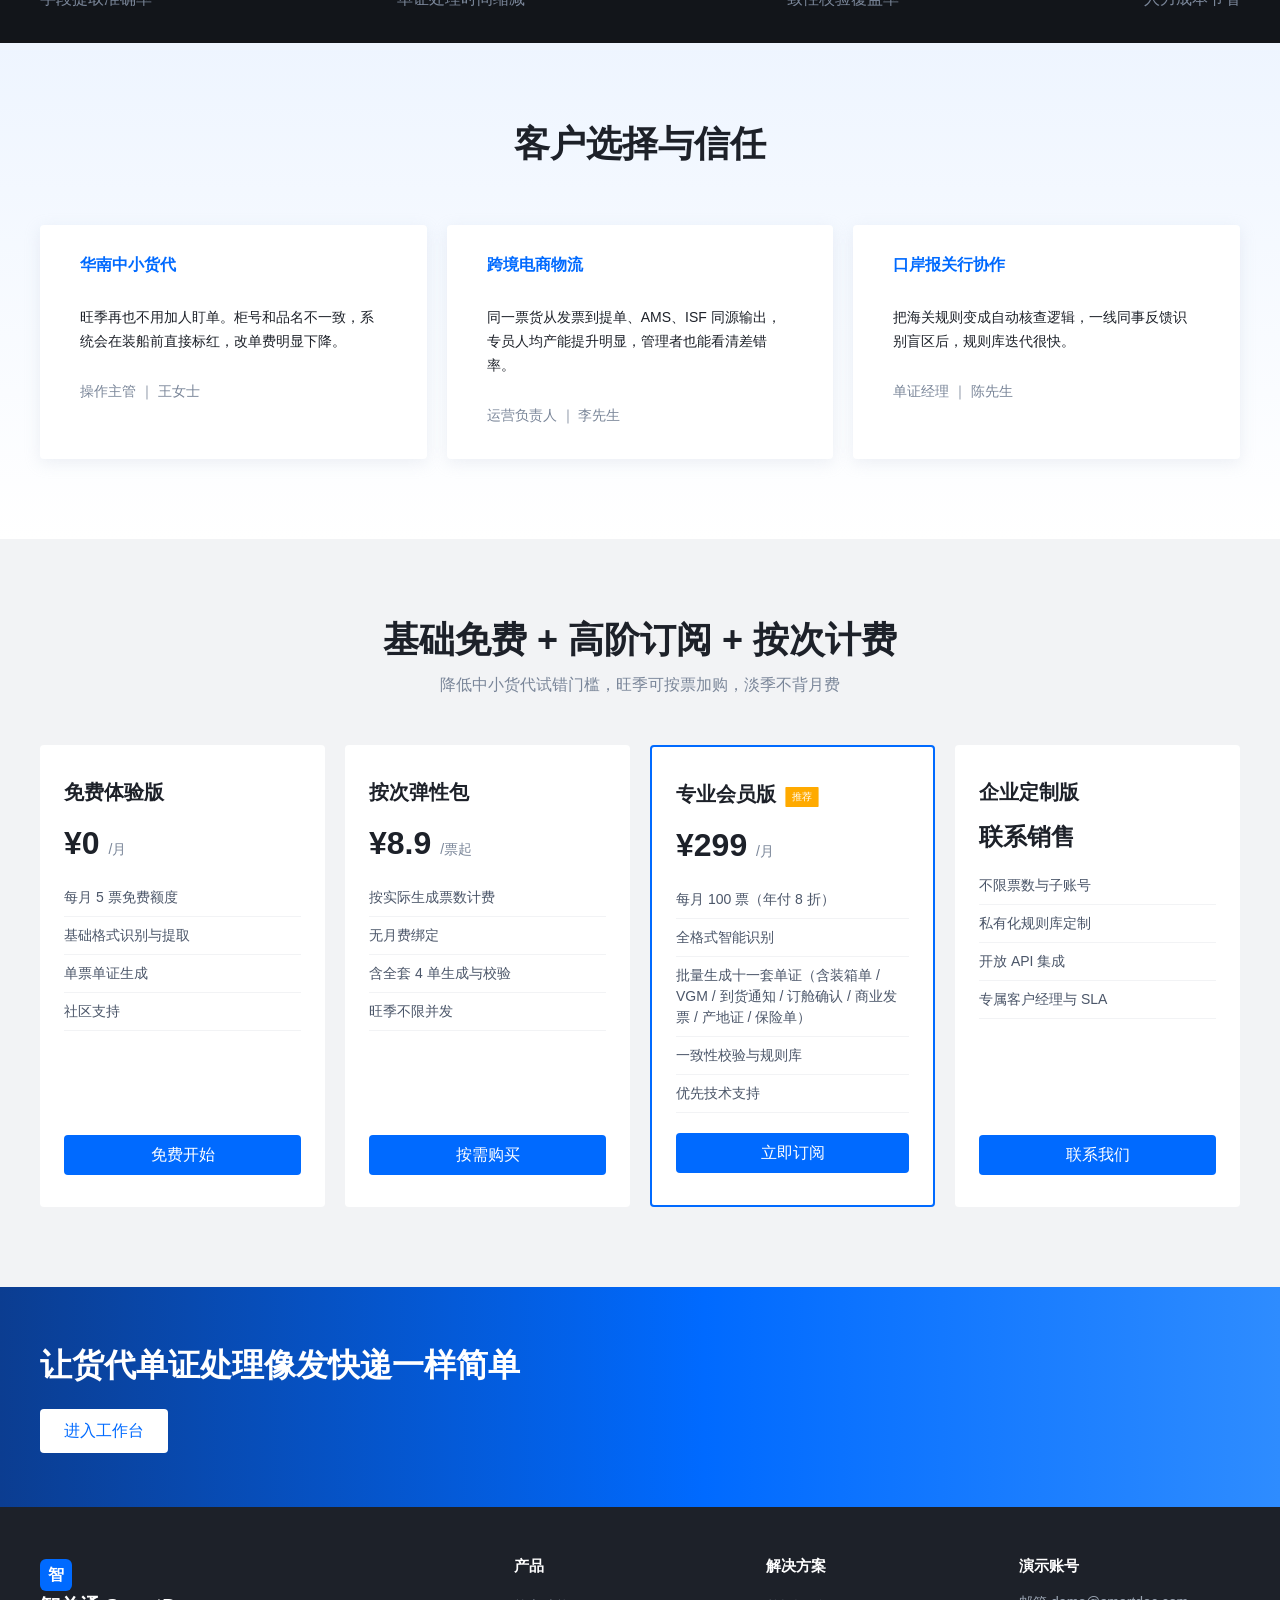
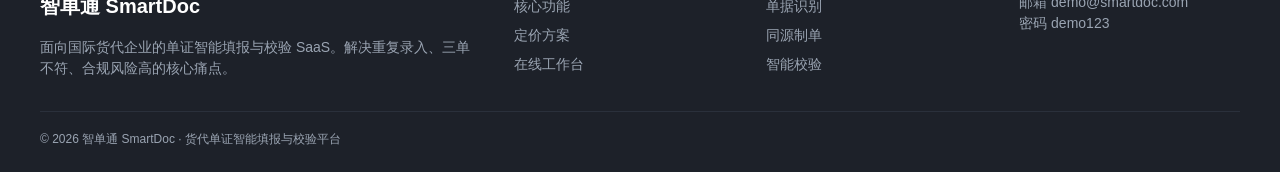
==== commit 3c06fd67: "Eleven-doc copy, view AN eml, PIL/KMTC/SITC notes" ====
--- a/index.html
+++ b/index.html
@@ -72,7 +72,7 @@
     </a>
     <a class="intro-item" href="login.html">
       <div class="intro-ico">🚢</div>
-      <div><div class="t">货代制单</div><div class="d">同源输出十套单证</div></div>
+      <div><div class="t">货代制单</div><div class="d">同源输出十一套单证</div></div>
     </a>
     <a class="intro-item" href="login.html">
       <div class="intro-ico">✅</div>
@@ -191,7 +191,7 @@
         <ul>
           <li>每月 100 票（年付 8 折）</li>
           <li>全格式智能识别</li>
-          <li>批量生成十套单证（含装箱单 / VGM / 到货通知 / 订舱确认 / 商业发票 / 产地证）</li>
+          <li>批量生成十一套单证（含装箱单 / VGM / 到货通知 / 订舱确认 / 商业发票 / 产地证 / 保险单）</li>
           <li>一致性校验与规则库</li>
           <li>优先技术支持</li>
         </ul>
